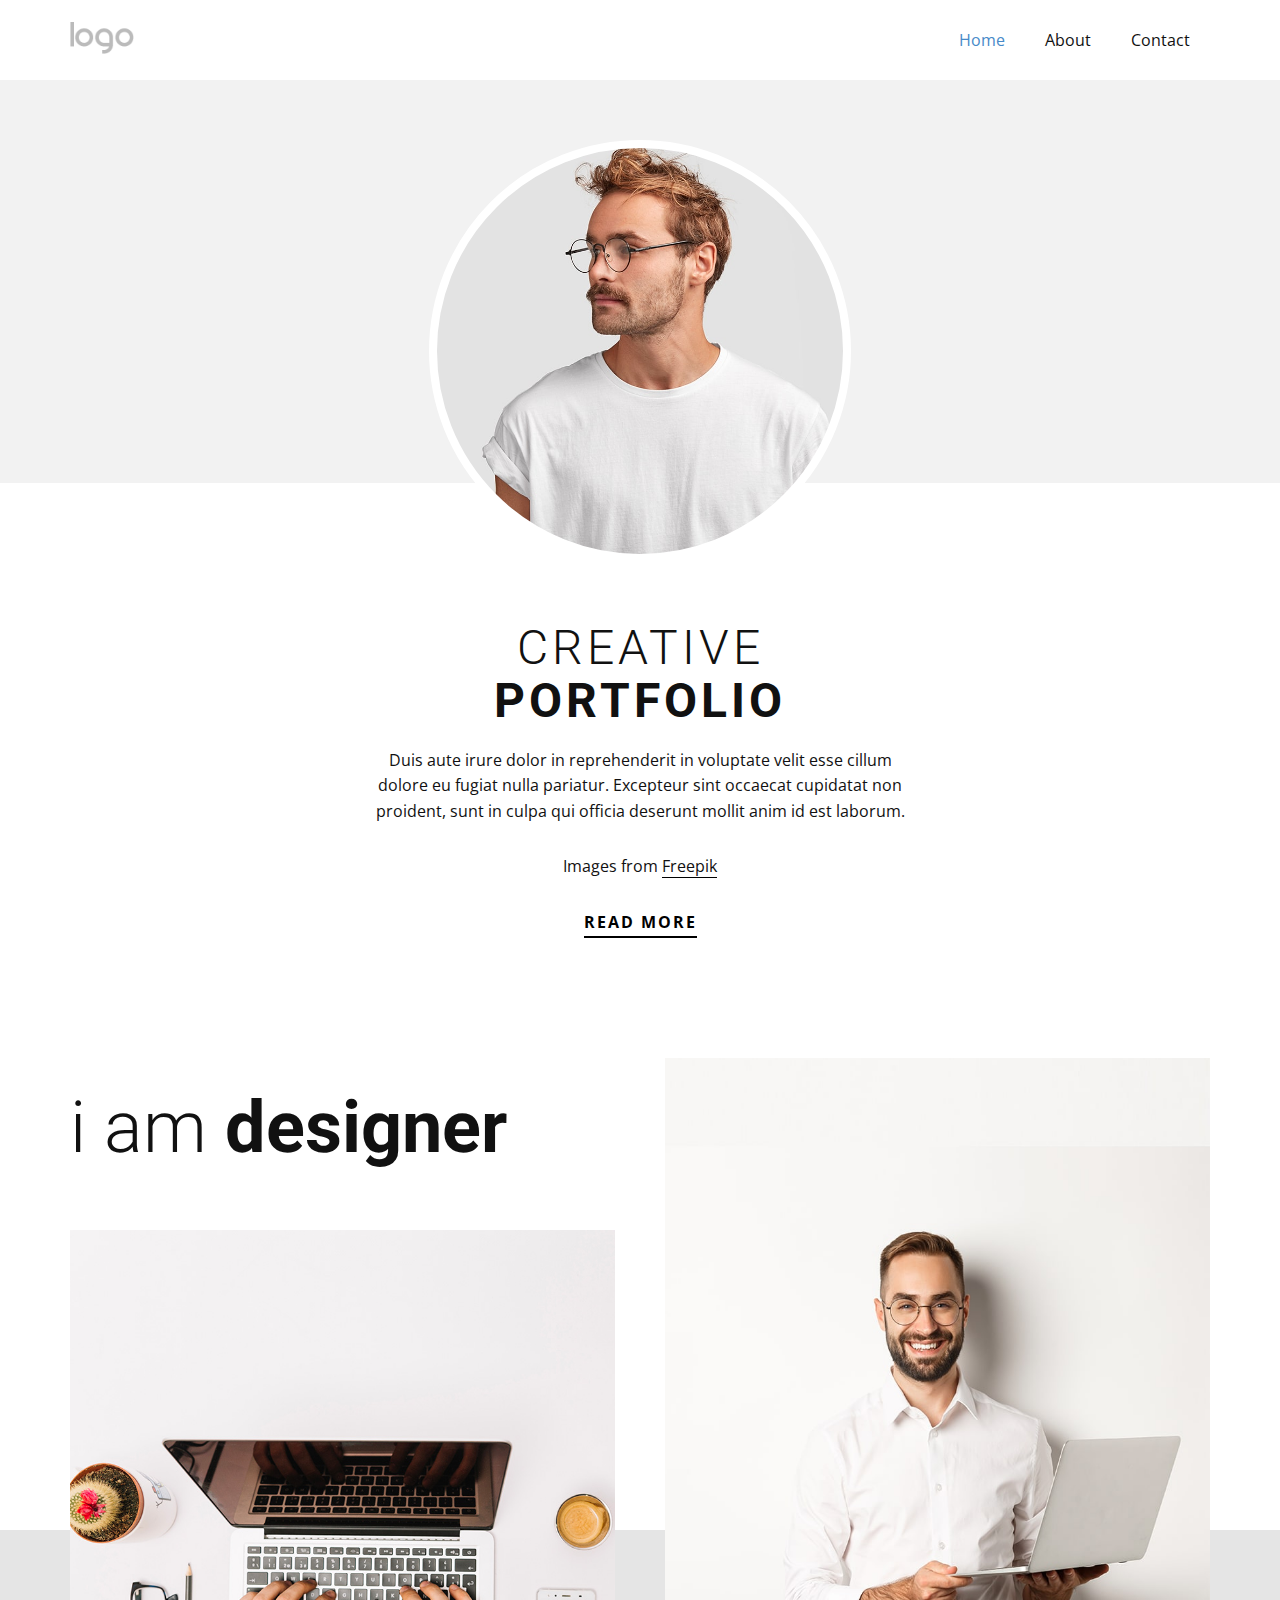
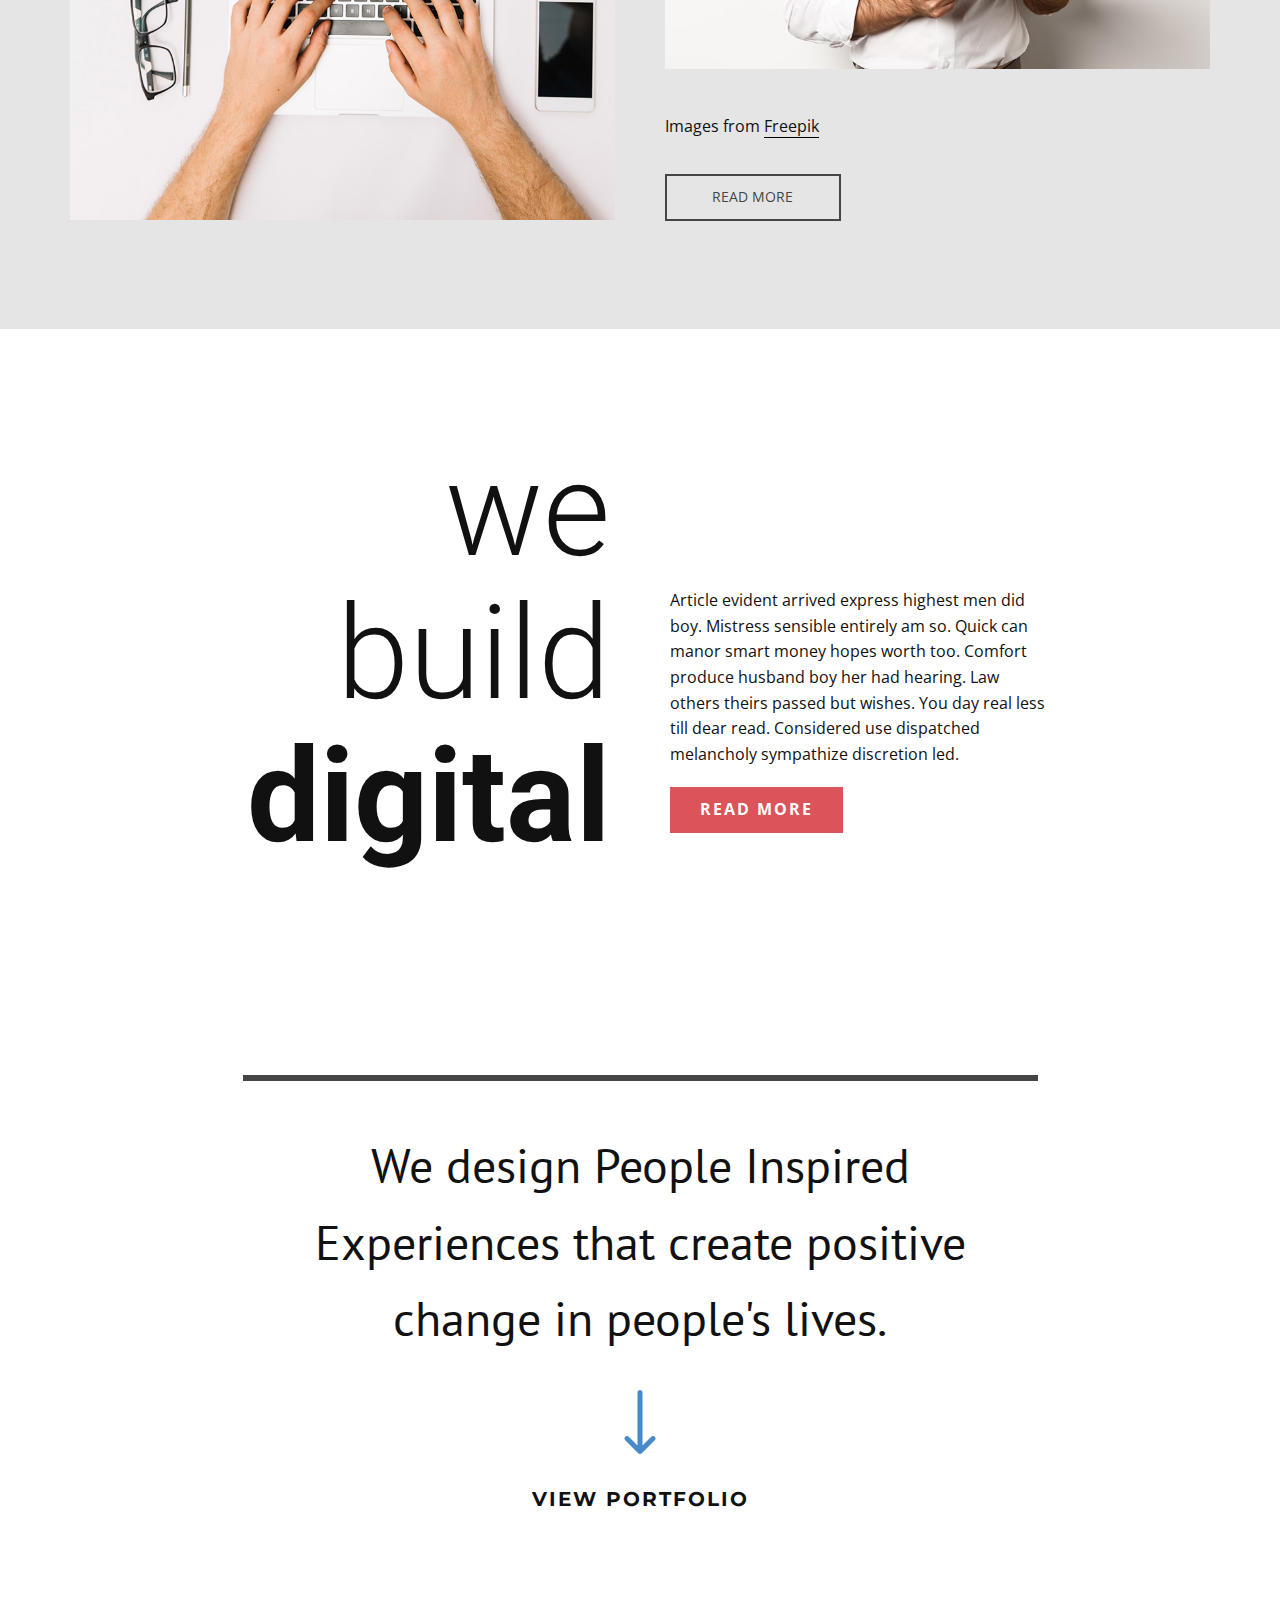
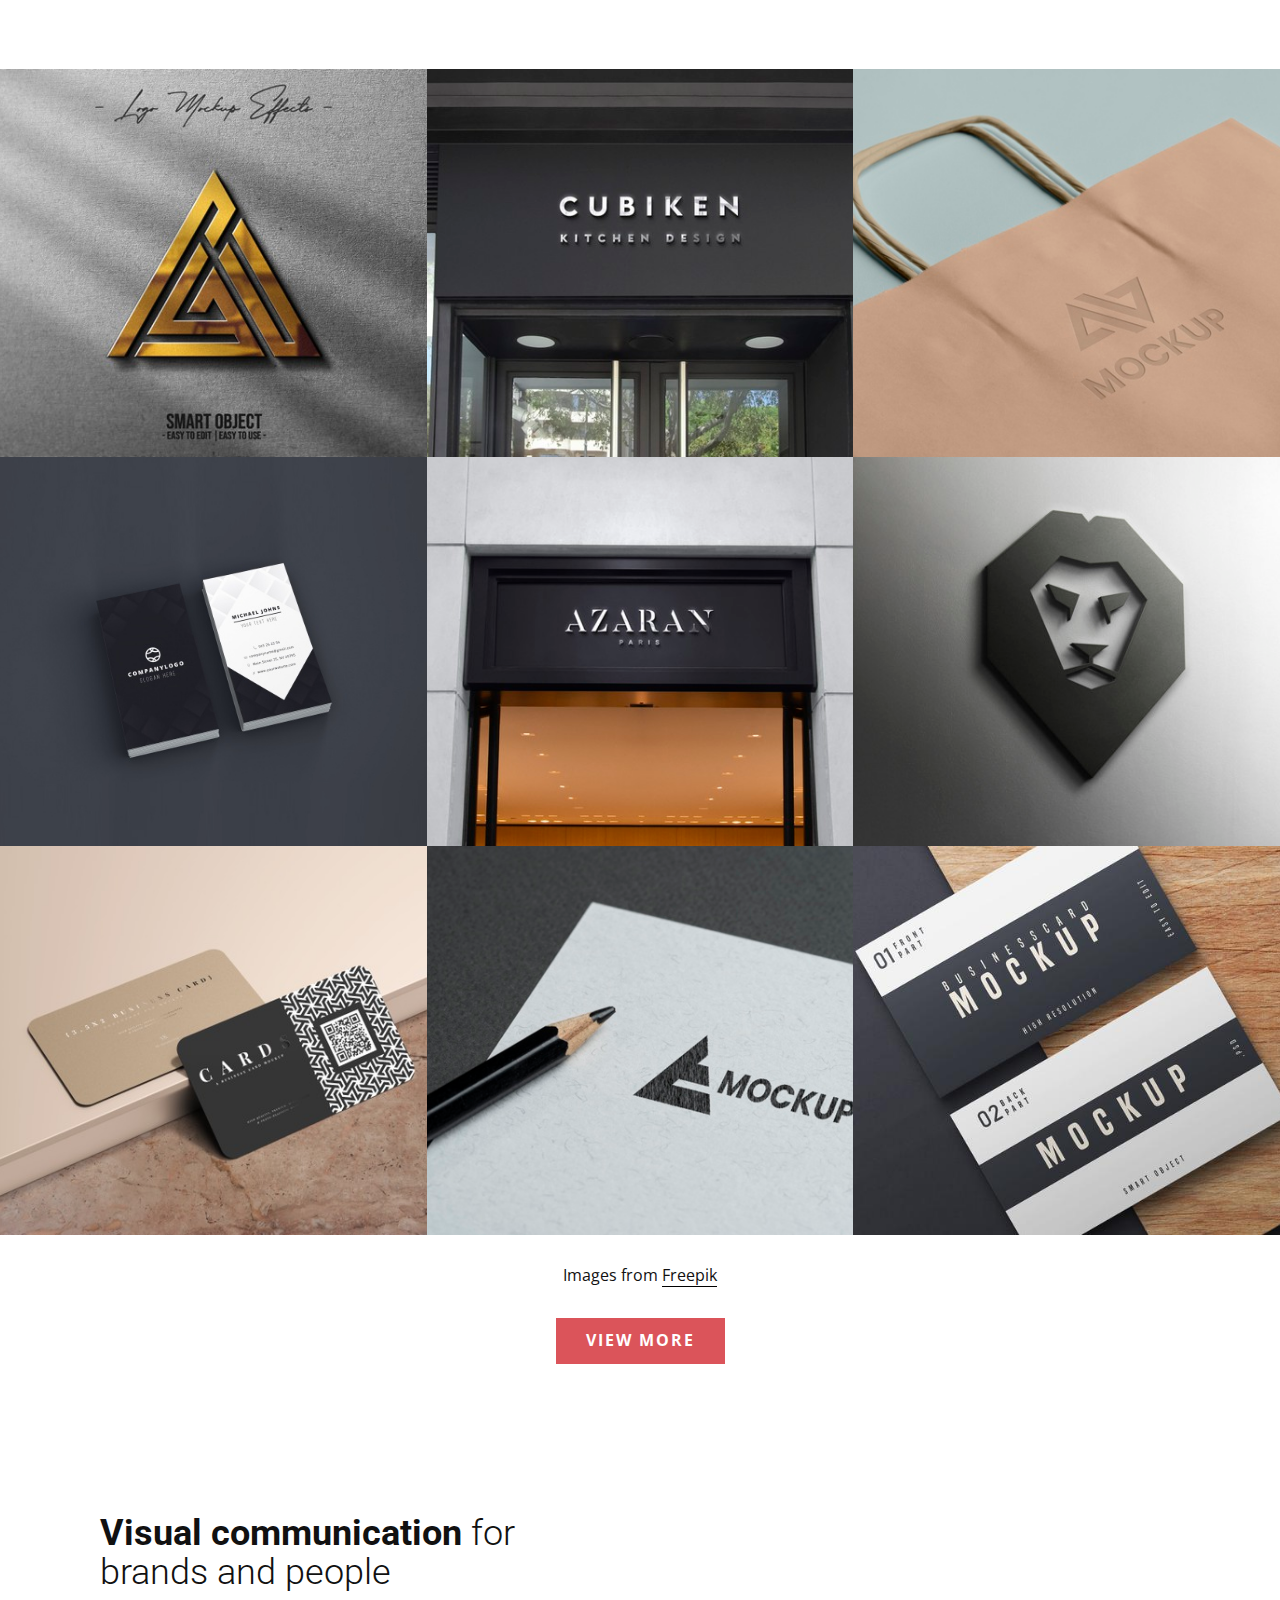
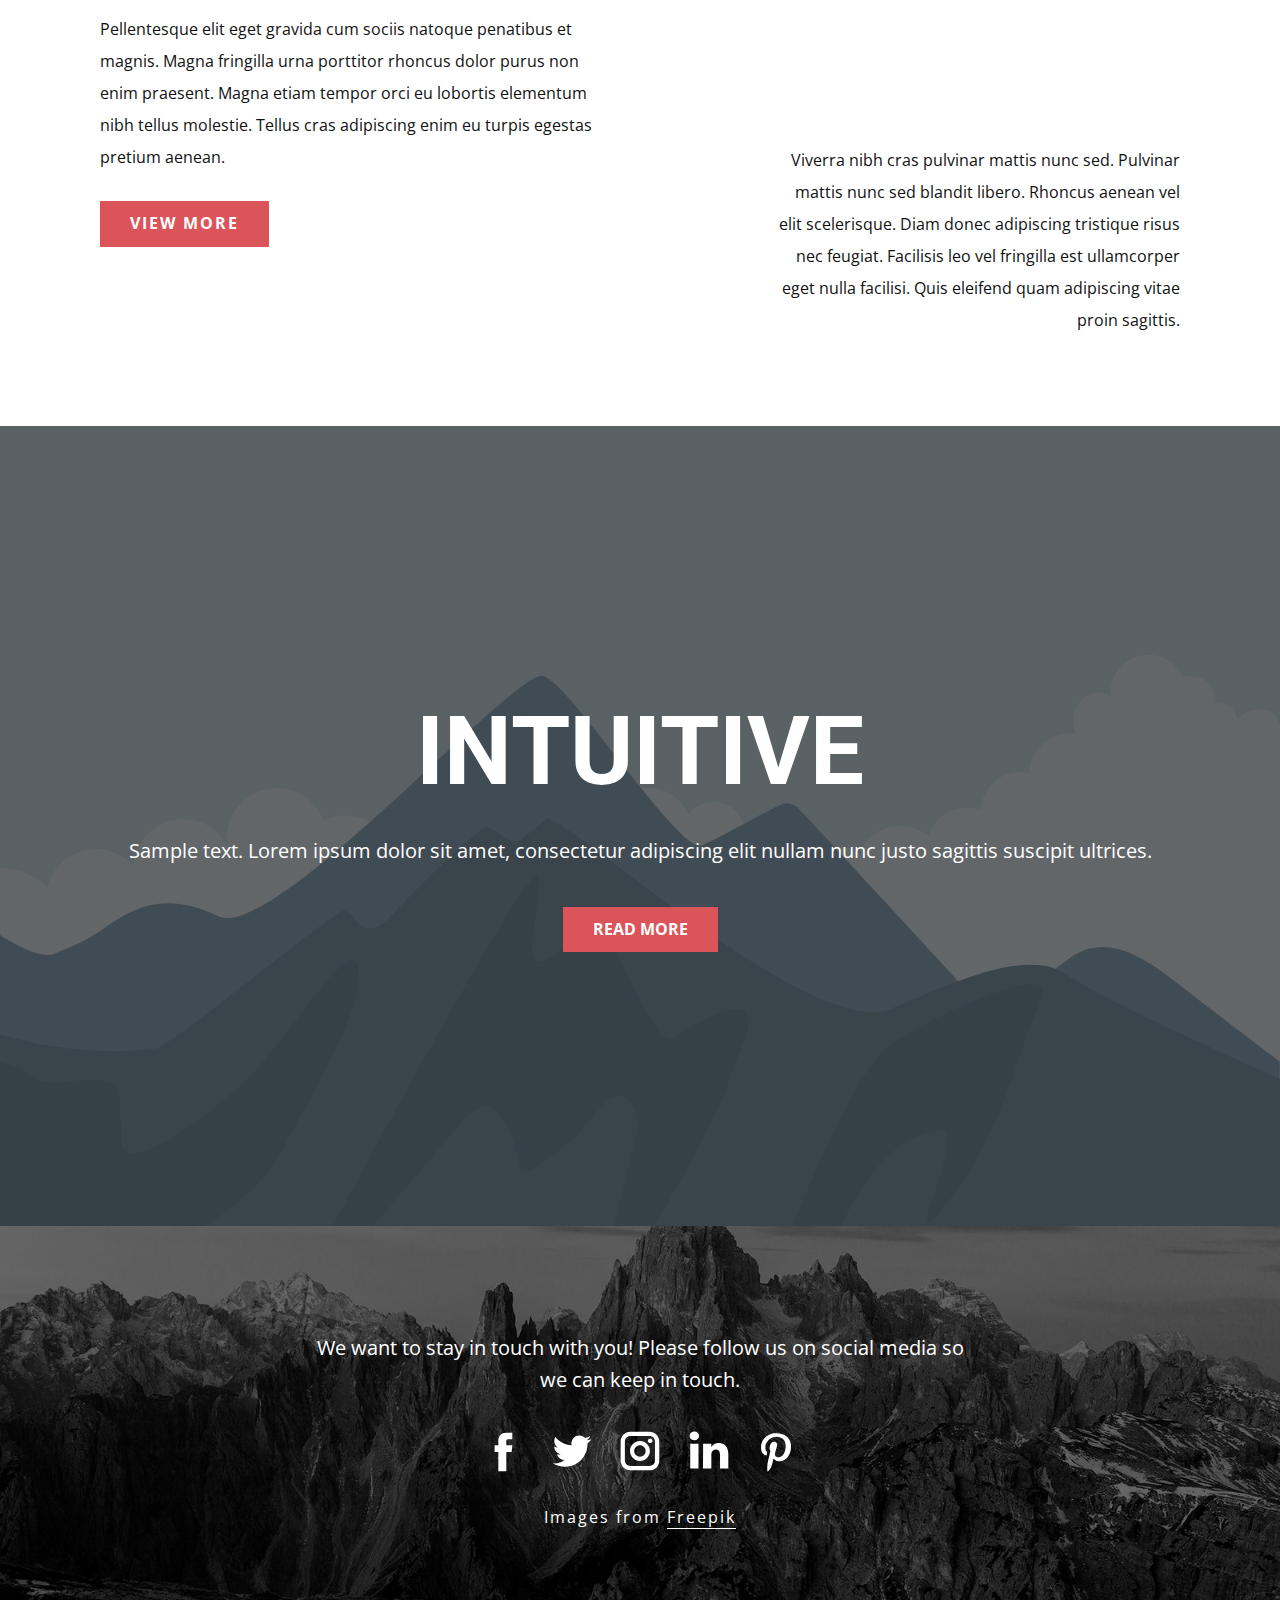
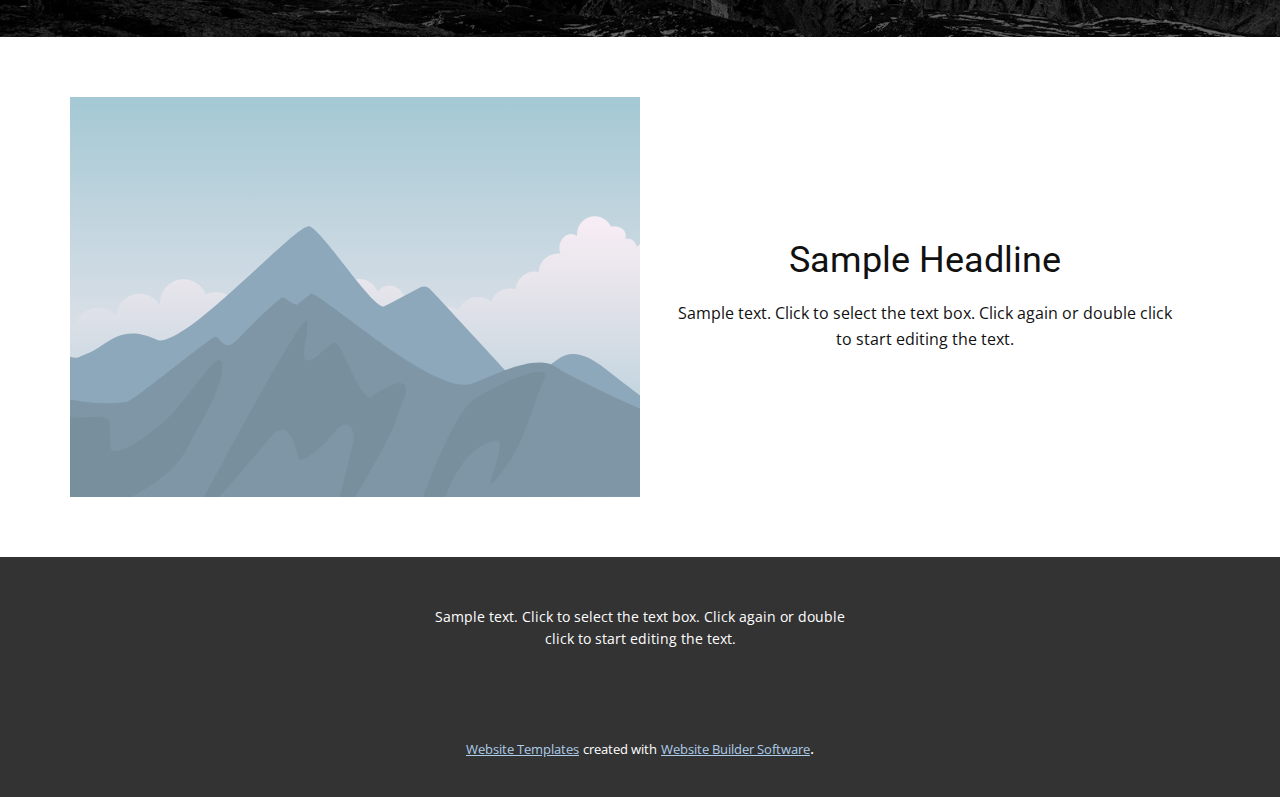
==== index.html @ 741d00dd "first commit" ====
<!DOCTYPE html>
<html style="font-size: 16px;">
  <head>
    <meta name="viewport" content="width=device-width, initial-scale=1.0">
    <meta charset="utf-8">
    <meta name="keywords" content="Creative Portfolio, i am designer, webuilddigital, We design People Inspired Experiences that create positive change in people's lives., Visual communication for brands and people, INTUITIVE">
    <meta name="description" content="">
    <meta name="page_type" content="np-template-header-footer-from-plugin">
    <title>Home</title>
    <link rel="stylesheet" href="nicepage.css" media="screen">
<link rel="stylesheet" href="Home.css" media="screen">
    <script class="u-script" type="text/javascript" src="jquery.js" defer=""></script>
    <script class="u-script" type="text/javascript" src="nicepage.js" defer=""></script>
    <meta name="generator" content="Nicepage 3.20.4, nicepage.com">
    <link id="u-theme-google-font" rel="stylesheet" href="https://fonts.googleapis.com/css?family=Roboto:100,100i,300,300i,400,400i,500,500i,700,700i,900,900i|Open+Sans:300,300i,400,400i,600,600i,700,700i,800,800i">
    <link id="u-page-google-font" rel="stylesheet" href="https://fonts.googleapis.com/css?family=PT+Sans:400,400i,700,700i|Montserrat:100,100i,200,200i,300,300i,400,400i,500,500i,600,600i,700,700i,800,800i,900,900i">
    
    
    
    
    
    
    
    
    
    
    <script type="application/ld+json">{
		"@context": "http://schema.org",
		"@type": "Organization",
		"name": "",
		"logo": "images/default-logo.png"
}</script>
    <meta name="theme-color" content="#478ac9">
    <meta property="og:title" content="Home">
    <meta property="og:type" content="website">
  </head>
  <body data-home-page="Home.html" data-home-page-title="Home" class="u-body"><header class="u-clearfix u-header u-header" id="sec-d514"><div class="u-clearfix u-sheet u-valign-middle u-sheet-1">
        <a href="https://nicepage.com" class="u-image u-logo u-image-1">
          <img src="images/default-logo.png" class="u-logo-image u-logo-image-1">
        </a>
        <nav class="u-menu u-menu-dropdown u-offcanvas u-menu-1">
          <div class="menu-collapse" style="font-size: 1rem; letter-spacing: 0px;">
            <a class="u-button-style u-custom-left-right-menu-spacing u-custom-padding-bottom u-custom-top-bottom-menu-spacing u-nav-link u-text-active-palette-1-base u-text-hover-palette-2-base" href="#">
              <svg><use xmlns:xlink="http://www.w3.org/1999/xlink" xlink:href="#menu-hamburger"></use></svg>
              <svg version="1.1" xmlns="http://www.w3.org/2000/svg" xmlns:xlink="http://www.w3.org/1999/xlink"><defs><symbol id="menu-hamburger" viewBox="0 0 16 16" style="width: 16px; height: 16px;"><rect y="1" width="16" height="2"></rect><rect y="7" width="16" height="2"></rect><rect y="13" width="16" height="2"></rect>
</symbol>
</defs></svg>
            </a>
          </div>
          <div class="u-nav-container">
            <ul class="u-nav u-unstyled u-nav-1"><li class="u-nav-item"><a class="u-button-style u-nav-link u-text-active-palette-1-base u-text-hover-palette-2-base" href="Home.html" style="padding: 10px 20px;">Home</a>
</li><li class="u-nav-item"><a class="u-button-style u-nav-link u-text-active-palette-1-base u-text-hover-palette-2-base" href="About.html" style="padding: 10px 20px;">About</a>
</li><li class="u-nav-item"><a class="u-button-style u-nav-link u-text-active-palette-1-base u-text-hover-palette-2-base" href="Contact.html" style="padding: 10px 20px;">Contact</a>
</li></ul>
          </div>
          <div class="u-nav-container-collapse">
            <div class="u-black u-container-style u-inner-container-layout u-opacity u-opacity-95 u-sidenav">
              <div class="u-sidenav-overflow">
                <div class="u-menu-close"></div>
                <ul class="u-align-center u-nav u-popupmenu-items u-unstyled u-nav-2"><li class="u-nav-item"><a class="u-button-style u-nav-link" href="Home.html">Home</a>
</li><li class="u-nav-item"><a class="u-button-style u-nav-link" href="About.html">About</a>
</li><li class="u-nav-item"><a class="u-button-style u-nav-link" href="Contact.html">Contact</a>
</li></ul>
              </div>
            </div>
            <div class="u-black u-menu-overlay u-opacity u-opacity-70"></div>
          </div>
        </nav>
      </div></header>
    <section class="u-align-center u-clearfix u-section-1" id="carousel_e24e">
      <div class="u-expanded-width u-grey-5 u-shape u-shape-rectangle u-shape-1"></div>
      <div alt="" class="u-border-8 u-border-white u-image u-image-circle u-image-1"></div>
      <h2 class="u-text u-text-1">Creative <b>Portfolio</b>
      </h2>
      <p class="u-text u-text-2">Duis aute irure dolor in reprehenderit in voluptate velit esse cillum dolore eu fugiat nulla pariatur. Excepteur sint occaecat cupidatat non proident, sunt in culpa qui officia deserunt mollit anim id est laborum.</p>
      <p class="u-text u-text-3">Images from <a href="https://www.freepik.com/psd/logo" class="u-border-1 u-border-black u-btn u-button-link u-button-style u-none u-text-body-color u-btn-1" target="_blank">Freepik</a>
      </p>
      <a href="https://nicepage.com/website-templates" class="u-active-none u-border-2 u-border-black u-btn u-btn-rectangle u-button-style u-hover-none u-none u-btn-2">read more</a>
    </section>
    <section class="u-clearfix u-grey-10 u-valign-top-lg u-valign-top-xl u-section-2" id="carousel_ad88">
      <div class="u-expanded-width u-shape u-shape-rectangle u-white u-shape-1"></div>
      <div class="u-clearfix u-gutter-50 u-layout-wrap u-layout-wrap-1">
        <div class="u-layout">
          <div class="u-layout-row">
            <div class="u-container-style u-layout-cell u-left-cell u-size-30 u-layout-cell-1">
              <div class="u-container-layout u-valign-top u-container-layout-1">
                <h2 class="u-align-left u-text u-text-1">i am <span style="font-weight: 700;">designer</span>
                </h2>
                <img src="images/a9dcc2d3-077b-4cbf-35f1-05a7ca2b6438.jpg" alt="" class="u-expanded-width u-image u-image-default u-image-1" data-image-width="1000" data-image-height="919">
              </div>
            </div>
            <div class="u-container-style u-layout-cell u-right-cell u-size-30 u-layout-cell-2">
              <div class="u-container-layout u-container-layout-2">
                <img class="u-expanded-width u-image u-image-2" src="images/ret-min.jpg">
                <p class="u-align-left u-text u-text-2">Images from <a href="https://www.freepik.com/psd/logo" class="u-border-1 u-border-black u-btn u-button-link u-button-style u-none u-text-body-color u-btn-1" target="_blank">Freepik</a>
                </p>
                <a href="https://nicepage.com/k/membership-website-templates" class="u-border-2 u-border-grey-dark-1 u-btn u-button-style u-none u-btn-2">read more</a>
              </div>
            </div>
          </div>
        </div>
      </div>
    </section>
    <section class="u-clearfix u-white u-section-3" id="carousel_67ab">
      <div class="u-clearfix u-sheet u-valign-middle-lg u-valign-middle-md u-valign-middle-xl u-sheet-1">
        <div class="u-clearfix u-expanded-width u-layout-wrap u-layout-wrap-1">
          <div class="u-layout">
            <div class="u-layout-row">
              <div class="u-align-right u-container-style u-layout-cell u-size-30 u-layout-cell-1">
                <div class="u-container-layout u-container-layout-1">
                  <h1 class="u-text u-text-1">we<br>build<br>
                    <span style="font-weight: 700;">digital</span>
                  </h1>
                </div>
              </div>
              <div class="u-container-style u-layout-cell u-size-30 u-layout-cell-2">
                <div class="u-container-layout u-valign-middle u-container-layout-2">
                  <p class="u-text u-text-2">Article evident arrived express highest men did boy. Mistress sensible entirely am so. Quick can manor smart money hopes worth too. Comfort produce husband boy her had hearing. Law others theirs passed but wishes. You day real less till dear read. Considered use dispatched melancholy sympathize discretion led.</p>
                  <a href="https://nicepage.com/k/interactive-website-templates" class="u-btn u-button-style u-palette-2-base u-btn-1">read more</a>
                </div>
              </div>
            </div>
          </div>
        </div>
      </div>
    </section>
    <section class="u-clearfix u-section-4" id="carousel_b84d">
      <div class="u-clearfix u-sheet u-valign-middle u-sheet-1">
        <div class="u-border-6 u-border-grey-dark-1 u-line u-line-horizontal u-line-1"></div>
        <h2 class="u-align-center u-custom-font u-font-pt-sans u-text u-text-1">We design People Inspired Experiences that create positive change in people's lives.</h2><span class="u-icon u-icon-circle u-text-palette-1-base u-icon-1"><svg class="u-svg-link" preserveAspectRatio="xMidYMin slice" viewBox="0 0 512 512" style=""><use xmlns:xlink="http://www.w3.org/1999/xlink" xlink:href="#svg-1135"></use></svg><svg xmlns="http://www.w3.org/2000/svg" xmlns:xlink="http://www.w3.org/1999/xlink" version="1.1" xml:space="preserve" class="u-svg-content" viewBox="0 0 512 512" x="0px" y="0px" id="svg-1135" style="enable-background:new 0 0 512 512;"><g><g><path d="M374.108,373.328c-7.829-7.792-20.492-7.762-28.284,0.067L276,443.557V20c0-11.046-8.954-20-20-20    c-11.046,0-20,8.954-20,20v423.558l-69.824-70.164c-7.792-7.829-20.455-7.859-28.284-0.067c-7.83,7.793-7.859,20.456-0.068,28.285    l104,104.504c0.006,0.007,0.013,0.012,0.019,0.018c7.792,7.809,20.496,7.834,28.314,0.001c0.006-0.007,0.013-0.012,0.019-0.018    l104-104.504C381.966,393.785,381.939,381.121,374.108,373.328z"></path>
</g>
</g></svg></span>
        <h5 class="u-align-center u-custom-font u-font-montserrat u-text u-text-2">view portfolio</h5>
      </div>
    </section>
    <section class="u-align-center u-clearfix u-valign-middle u-white u-section-5" id="carousel_5808">
      <div class="u-expanded-width u-gallery u-layout-grid u-lightbox u-show-text-on-hover u-gallery-1">
        <div class="u-gallery-inner u-gallery-inner-1">
          <div class="u-effect-fade u-gallery-item">
            <div class="u-back-slide">
              <img class="u-back-image u-expanded" src="images/mockup-with-gold-logo_136295-386.jpg" alt="3d logo mockup">
            </div>
            <div class="u-over-slide u-shading u-valign-middle u-over-slide-1">
              <h3 class="u-gallery-heading" style="text-transform: uppercase;">3d logo mockup</h3>
              <p class="u-gallery-text"></p>
            </div>
          </div>
          <div class="u-effect-fade u-gallery-item">
            <div class="u-back-slide">
              <img class="u-back-image u-expanded" src="images/logo-mockup-black-facade-sign_145275-281.jpg" alt="modern facade">
            </div>
            <div class="u-over-slide u-shading u-valign-middle u-over-slide-2">
              <h3 class="u-gallery-heading" style="text-transform: uppercase;">modern facade</h3>
              <p class="u-gallery-text"></p>
            </div>
          </div>
          <div class="u-effect-fade u-gallery-item">
            <div class="u-back-slide">
              <img class="u-back-image u-expanded" src="images/abstract-mock-up-logo-shopping-bag_23-2148834294.jpg" alt="shopping bag">
            </div>
            <div class="u-over-slide u-shading u-valign-middle u-over-slide-3">
              <h3 class="u-gallery-heading" style="text-transform: uppercase;">shopping bag</h3>
              <p class="u-gallery-text"></p>
            </div>
          </div>
          <div class="u-effect-fade u-gallery-item">
            <div class="u-back-slide">
              <img class="u-back-image u-expanded" src="images/rr.jpg" alt="minimalistic design">
            </div>
            <div class="u-over-slide u-shading u-valign-middle u-over-slide-4">
              <h3 class="u-gallery-heading" style="text-transform: uppercase;">minimalistic design</h3>
              <p class="u-gallery-text"></p>
            </div>
          </div>
          <div class="u-effect-fade u-gallery-item">
            <div class="u-back-slide">
              <img class="u-back-image u-expanded" src="images/logo-mockup-luxury-black-facade-sign_145275-288.jpg" alt="luxury black facade">
            </div>
            <div class="u-over-slide u-shading u-valign-middle u-over-slide-5">
              <h3 class="u-gallery-heading" style="text-transform: uppercase;">luxury black facade</h3>
              <p class="u-gallery-text"></p>
            </div>
          </div>
          <div class="u-effect-fade u-gallery-item">
            <div class="u-back-slide">
              <img class="u-back-image u-expanded" src="images/3d-lion-logo-mockup_145275-144.jpg" alt="mockup with logo">
            </div>
            <div class="u-over-slide u-shading u-valign-middle u-over-slide-6">
              <h3 class="u-gallery-heading" style="text-transform: uppercase;">mockup with logo</h3>
              <p class="u-gallery-text"></p>
            </div>
          </div>
          <div class="u-effect-fade u-gallery-item">
            <div class="u-back-slide">
              <img class="u-back-image u-expanded" src="images/rounded-corner-business-cards-mockup_358694-108.jpg" alt="business card">
            </div>
            <div class="u-over-slide u-shading u-valign-middle u-over-slide-7">
              <h3 class="u-gallery-heading" style="text-transform: uppercase;">business card</h3>
              <p class="u-gallery-text"></p>
            </div>
          </div>
          <div class="u-effect-fade u-gallery-item">
            <div class="u-back-slide">
              <img class="u-back-image u-expanded" src="images/mock-up-logo-design-business-white-paper_23-2148834253.jpg" alt="identity design">
            </div>
            <div class="u-over-slide u-shading u-valign-middle u-over-slide-8">
              <h3 class="u-gallery-heading" style="text-transform: uppercase;">identity design</h3>
              <p class="u-gallery-text"></p>
            </div>
          </div>
          <div class="u-effect-fade u-gallery-item">
            <div class="u-back-slide">
              <img class="u-back-image u-expanded" src="images/black-white-business-card-mockup-design_47987-2181.jpg" alt="modern design">
            </div>
            <div class="u-over-slide u-shading u-valign-middle u-over-slide-9">
              <h3 class="u-gallery-heading" style="text-transform: uppercase;">modern design</h3>
              <p class="u-gallery-text"></p>
            </div>
          </div>
        </div>
      </div>
      <p class="u-text u-text-1">Images from <a href="https://www.freepik.com/psd/logo" class="u-border-1 u-border-black u-btn u-button-link u-button-style u-none u-text-body-color u-btn-1" target="_blank">Freepik</a>
      </p>
      <a href="https://nicepage.com/k/exam-html-templates" class="u-align-center u-btn u-button-style u-palette-2-base u-btn-2">view more</a>
    </section>
    <section class="u-clearfix u-section-6" id="carousel_6d42">
      <div class="u-clearfix u-sheet u-sheet-1">
        <div class="u-clearfix u-expanded-width u-layout-wrap u-layout-wrap-1">
          <div class="u-layout">
            <div class="u-layout-row">
              <div class="u-align-left u-container-style u-layout-cell u-size-30 u-layout-cell-1">
                <div class="u-container-layout u-container-layout-1">
                  <h2 class="u-text u-text-1">
                    <span style="font-weight: 700;">Visual communication</span> for brands and people
                  </h2>
                  <p class="u-text u-text-2">Pellentesque elit eget gravida cum sociis natoque penatibus et magnis. Magna fringilla urna porttitor rhoncus dolor purus non enim praesent. Magna etiam tempor orci eu lobortis elementum nibh tellus molestie. Tellus cras adipiscing enim eu turpis egestas pretium aenean.</p>
                  <a href="https://nicepage.com/k/children-website-templates" class="u-align-center u-btn u-button-style u-palette-2-base u-btn-1">view more</a>
                </div>
              </div>
              <div class="u-align-right u-container-style u-layout-cell u-size-30 u-layout-cell-2">
                <div class="u-container-layout u-valign-bottom-lg u-valign-bottom-md u-valign-bottom-xl u-valign-middle-sm u-valign-middle-xs u-container-layout-2">
                  <p class="u-text u-text-3">Viverra nibh cras pulvinar mattis nunc sed. Pulvinar mattis nunc sed blandit libero. Rhoncus aenean vel elit scelerisque. Diam donec adipiscing tristique risus nec feugiat. Facilisis leo vel fringilla est ullamcorper eget nulla facilisi. Quis eleifend quam adipiscing vitae proin sagittis.</p>
                </div>
              </div>
            </div>
          </div>
        </div>
      </div>
    </section>
    <section class="u-align-center u-clearfix u-image u-shading u-section-7" src="" data-image-width="256" data-image-height="256" id="sec-fd87">
      <div class="u-clearfix u-sheet u-valign-middle u-sheet-1">
        <h1 class="u-text u-text-default u-title u-text-1">INTUITIVE</h1>
        <p class="u-large-text u-text u-text-default u-text-variant u-text-2">Sample text. Lorem ipsum dolor sit amet, consectetur adipiscing elit nullam nunc justo sagittis suscipit ultrices.</p>
        <a href="#" class="u-btn u-button-style u-palette-2-base u-btn-1">Read More</a>
      </div>
    </section>
    <section class="u-align-center u-clearfix u-image u-shading u-section-8" data-image-width="1980" data-image-height="806" id="carousel_9cee">
      <div class="u-clearfix u-sheet u-valign-middle u-sheet-1">
        <p class="u-large-text u-text u-text-variant u-text-1">We want to stay in touch with&nbsp;you!&nbsp;Please follow us&nbsp;on&nbsp;social media&nbsp;so we can keep in touch.</p>
        <div class="u-social-icons u-spacing-20 u-social-icons-1">
          <a class="u-social-url" target="_blank" href=""><span class="u-icon u-icon-circle u-social-facebook u-social-icon u-icon-1"><svg class="u-svg-link" preserveAspectRatio="xMidYMin slice" viewBox="0 0 112 112" style=""><use xmlns:xlink="http://www.w3.org/1999/xlink" xlink:href="#svg-2cb5"></use></svg><svg xmlns="http://www.w3.org/2000/svg" xmlns:xlink="http://www.w3.org/1999/xlink" version="1.1" xml:space="preserve" class="u-svg-content" viewBox="0 0 112 112" x="0px" y="0px" id="svg-2cb5"><path d="M75.5,28.8H65.4c-1.5,0-4,0.9-4,4.3v9.4h13.9l-1.5,15.8H61.4v45.1H42.8V58.3h-8.8V42.4h8.8V32.2 c0-7.4,3.4-18.8,18.8-18.8h13.8v15.4H75.5z"></path></svg>
          
          
        </span>
          </a>
          <a class="u-social-url" target="_blank" href=""><span class="u-icon u-icon-circle u-social-icon u-social-twitter u-icon-2"><svg class="u-svg-link" preserveAspectRatio="xMidYMin slice" viewBox="0 0 112 112" style=""><use xmlns:xlink="http://www.w3.org/1999/xlink" xlink:href="#svg-6bbf"></use></svg><svg xmlns="http://www.w3.org/2000/svg" xmlns:xlink="http://www.w3.org/1999/xlink" version="1.1" xml:space="preserve" class="u-svg-content" viewBox="0 0 112 112" x="0px" y="0px" id="svg-6bbf"><path d="M92.2,38.2c0,0.8,0,1.6,0,2.3c0,24.3-18.6,52.4-52.6,52.4c-10.6,0.1-20.2-2.9-28.5-8.2 c1.4,0.2,2.9,0.2,4.4,0.2c8.7,0,16.7-2.9,23-7.9c-8.1-0.2-14.9-5.5-17.3-12.8c1.1,0.2,2.4,0.2,3.4,0.2c1.6,0,3.3-0.2,4.8-0.7 c-8.4-1.6-14.9-9.2-14.9-18c0-0.2,0-0.2,0-0.2c2.5,1.4,5.4,2.2,8.4,2.3c-5-3.3-8.3-8.9-8.3-15.4c0-3.4,1-6.5,2.5-9.2 c9.1,11.1,22.7,18.5,38,19.2c-0.2-1.4-0.4-2.8-0.4-4.3c0.1-10,8.3-18.2,18.5-18.2c5.4,0,10.1,2.2,13.5,5.7c4.3-0.8,8.1-2.3,11.7-4.5 c-1.4,4.3-4.3,7.9-8.1,10.1c3.7-0.4,7.3-1.4,10.6-2.9C98.9,32.3,95.7,35.5,92.2,38.2z"></path></svg>
          
          
        </span>
          </a>
          <a class="u-social-url" target="_blank" href=""><span class="u-icon u-icon-circle u-social-icon u-social-instagram u-icon-3"><svg class="u-svg-link" preserveAspectRatio="xMidYMin slice" viewBox="0 0 112 112" style=""><use xmlns:xlink="http://www.w3.org/1999/xlink" xlink:href="#svg-a970"></use></svg><svg xmlns="http://www.w3.org/2000/svg" xmlns:xlink="http://www.w3.org/1999/xlink" version="1.1" xml:space="preserve" class="u-svg-content" viewBox="0 0 112 112" x="0px" y="0px" id="svg-a970"><path d="M55.9,32.9c-12.8,0-23.2,10.4-23.2,23.2s10.4,23.2,23.2,23.2s23.2-10.4,23.2-23.2S68.7,32.9,55.9,32.9z M55.9,69.4c-7.4,0-13.3-6-13.3-13.3c-0.1-7.4,6-13.3,13.3-13.3s13.3,6,13.3,13.3C69.3,63.5,63.3,69.4,55.9,69.4z"></path><path d="M79.7,26.8c-3,0-5.4,2.5-5.4,5.4s2.5,5.4,5.4,5.4c3,0,5.4-2.5,5.4-5.4S82.7,26.8,79.7,26.8z"></path><path d="M78.2,11H33.5C21,11,10.8,21.3,10.8,33.7v44.7c0,12.6,10.2,22.8,22.7,22.8h44.7c12.6,0,22.7-10.2,22.7-22.7 V33.7C100.8,21.1,90.6,11,78.2,11z M91,78.4c0,7.1-5.8,12.8-12.8,12.8H33.5c-7.1,0-12.8-5.8-12.8-12.8V33.7 c0-7.1,5.8-12.8,12.8-12.8h44.7c7.1,0,12.8,5.8,12.8,12.8V78.4z"></path></svg>
          
          
        </span>
          </a>
          <a class="u-social-url" target="_blank" href="#"><span class="u-icon u-icon-circle u-social-icon u-social-linkedin u-icon-4"><svg class="u-svg-link" preserveAspectRatio="xMidYMin slice" viewBox="0 0 112 112" style=""><use xmlns:xlink="http://www.w3.org/1999/xlink" xlink:href="#svg-f2b5"></use></svg><svg xmlns="http://www.w3.org/2000/svg" xmlns:xlink="http://www.w3.org/1999/xlink" version="1.1" xml:space="preserve" class="u-svg-content" viewBox="0 0 112 112" x="0px" y="0px" id="svg-f2b5"><path d="M33.8,96.8H14.5v-58h19.3V96.8z M24.1,30.9L24.1,30.9c-6.6,0-10.8-4.5-10.8-10.1c0-5.8,4.3-10.1,10.9-10.1 S34.9,15,35.1,20.8C35.1,26.4,30.8,30.9,24.1,30.9z M103.3,96.8H84.1v-31c0-7.8-2.7-13.1-9.8-13.1c-5.3,0-8.5,3.6-9.9,7.1 c-0.6,1.3-0.6,3-0.6,4.8V97H44.5c0,0,0.3-52.6,0-58h19.3v8.2c2.6-3.9,7.2-9.6,17.4-9.6c12.7,0,22.2,8.4,22.2,26.1V96.8z"></path></svg>
          
          
        </span>
          </a>
          <a class="u-social-url" target="_blank" href="#"><span class="u-icon u-icon-circle u-social-icon u-social-pinterest u-icon-5"><svg class="u-svg-link" preserveAspectRatio="xMidYMin slice" viewBox="0 0 112 112" style=""><use xmlns:xlink="http://www.w3.org/1999/xlink" xlink:href="#svg-0427"></use></svg><svg xmlns="http://www.w3.org/2000/svg" xmlns:xlink="http://www.w3.org/1999/xlink" version="1.1" xml:space="preserve" class="u-svg-content" viewBox="0 0 112 112" x="0px" y="0px" id="svg-0427"><path d="M61.9,79.8c-5.5-0.3-7.8-3.1-12-5.8c-2.3,12.4-5.4,24.3-13.8,30.5c-2.6-18.7,3.8-32.8,6.9-47.7 c-5.1-8.7,0.7-26.2,11.5-21.9c13.5,5.4-11.6,32.3,5.1,35.7c17.6,3.5,24.7-30.5,13.8-41.4c-15.7-16.1-45.7-0.5-42,22.3 c0.9,5.6,6.7,7.2,2.3,15c-10.1-2.2-13-10.2-12.7-20.7c0.6-17.3,15.5-29.3,30.5-31.1c19-2.2,36.8,6.9,39.2,24.7 C93.4,59.5,82.3,81.3,61.9,79.8z"></path></svg>
          
          
        </span>
          </a>
        </div>
        <p class="u-text u-text-2">Images from <a href="https://www.freepik.comhttps://www.freepik.com/photos/background" class="u-border-1 u-border-white u-btn u-button-link u-button-style u-none u-text-body-alt-color u-btn-1" target="_blank">Freepik</a>
        </p>
      </div>
    </section>
    <section class="u-clearfix u-section-9" id="sec-7b93">
      <div class="u-clearfix u-sheet u-sheet-1">
        <div class="u-clearfix u-expanded-width u-layout-wrap u-layout-wrap-1">
          <div class="u-layout">
            <div class="u-layout-row">
              <div class="u-container-style u-image u-layout-cell u-size-30 u-image-1" data-image-width="400" data-image-height="265">
                <div class="u-container-layout u-container-layout-1"></div>
              </div>
              <div class="u-align-center u-container-style u-layout-cell u-size-30 u-layout-cell-2">
                <div class="u-container-layout u-valign-middle u-container-layout-2">
                  <h2 class="u-text u-text-default u-text-1">Sample Headline</h2>
                  <p class="u-text u-text-default u-text-2">Sample text. Click to select the text box. Click again or double click to start editing the text.</p>
                </div>
              </div>
            </div>
          </div>
        </div>
      </div>
    </section>
    
    
    <footer class="u-align-center u-clearfix u-footer u-grey-80 u-footer" id="sec-6295"><div class="u-clearfix u-sheet u-sheet-1">
        <p class="u-small-text u-text u-text-variant u-text-1">Sample text. Click to select the text box. Click again or double click to start editing the text.</p>
      </div></footer>
    <section class="u-backlink u-clearfix u-grey-80">
      <a class="u-link" href="https://nicepage.com/website-templates" target="_blank">
        <span>Website Templates</span>
      </a>
      <p class="u-text">
        <span>created with</span>
      </p>
      <a class="u-link" href="https://nicepage.com/" target="_blank">
        <span>Website Builder Software</span>
      </a>. 
    </section>
  </body>
</html>
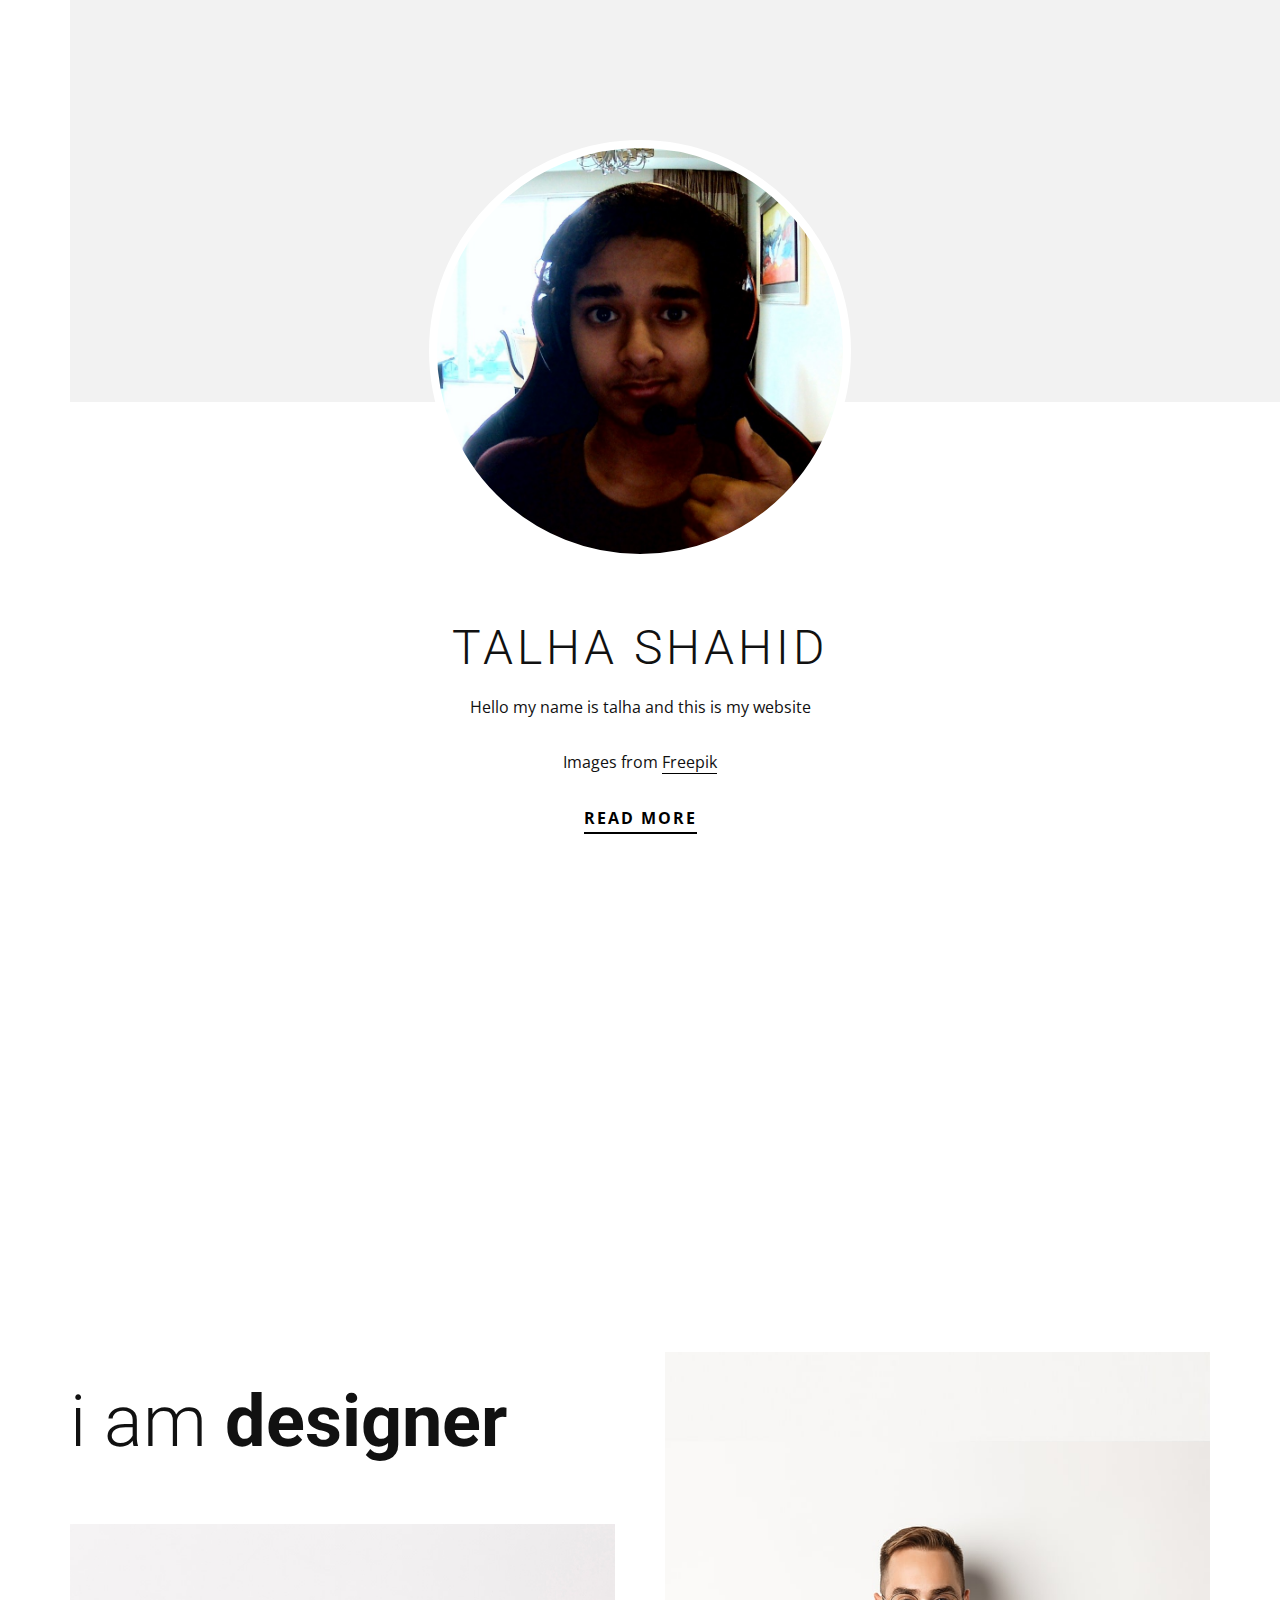
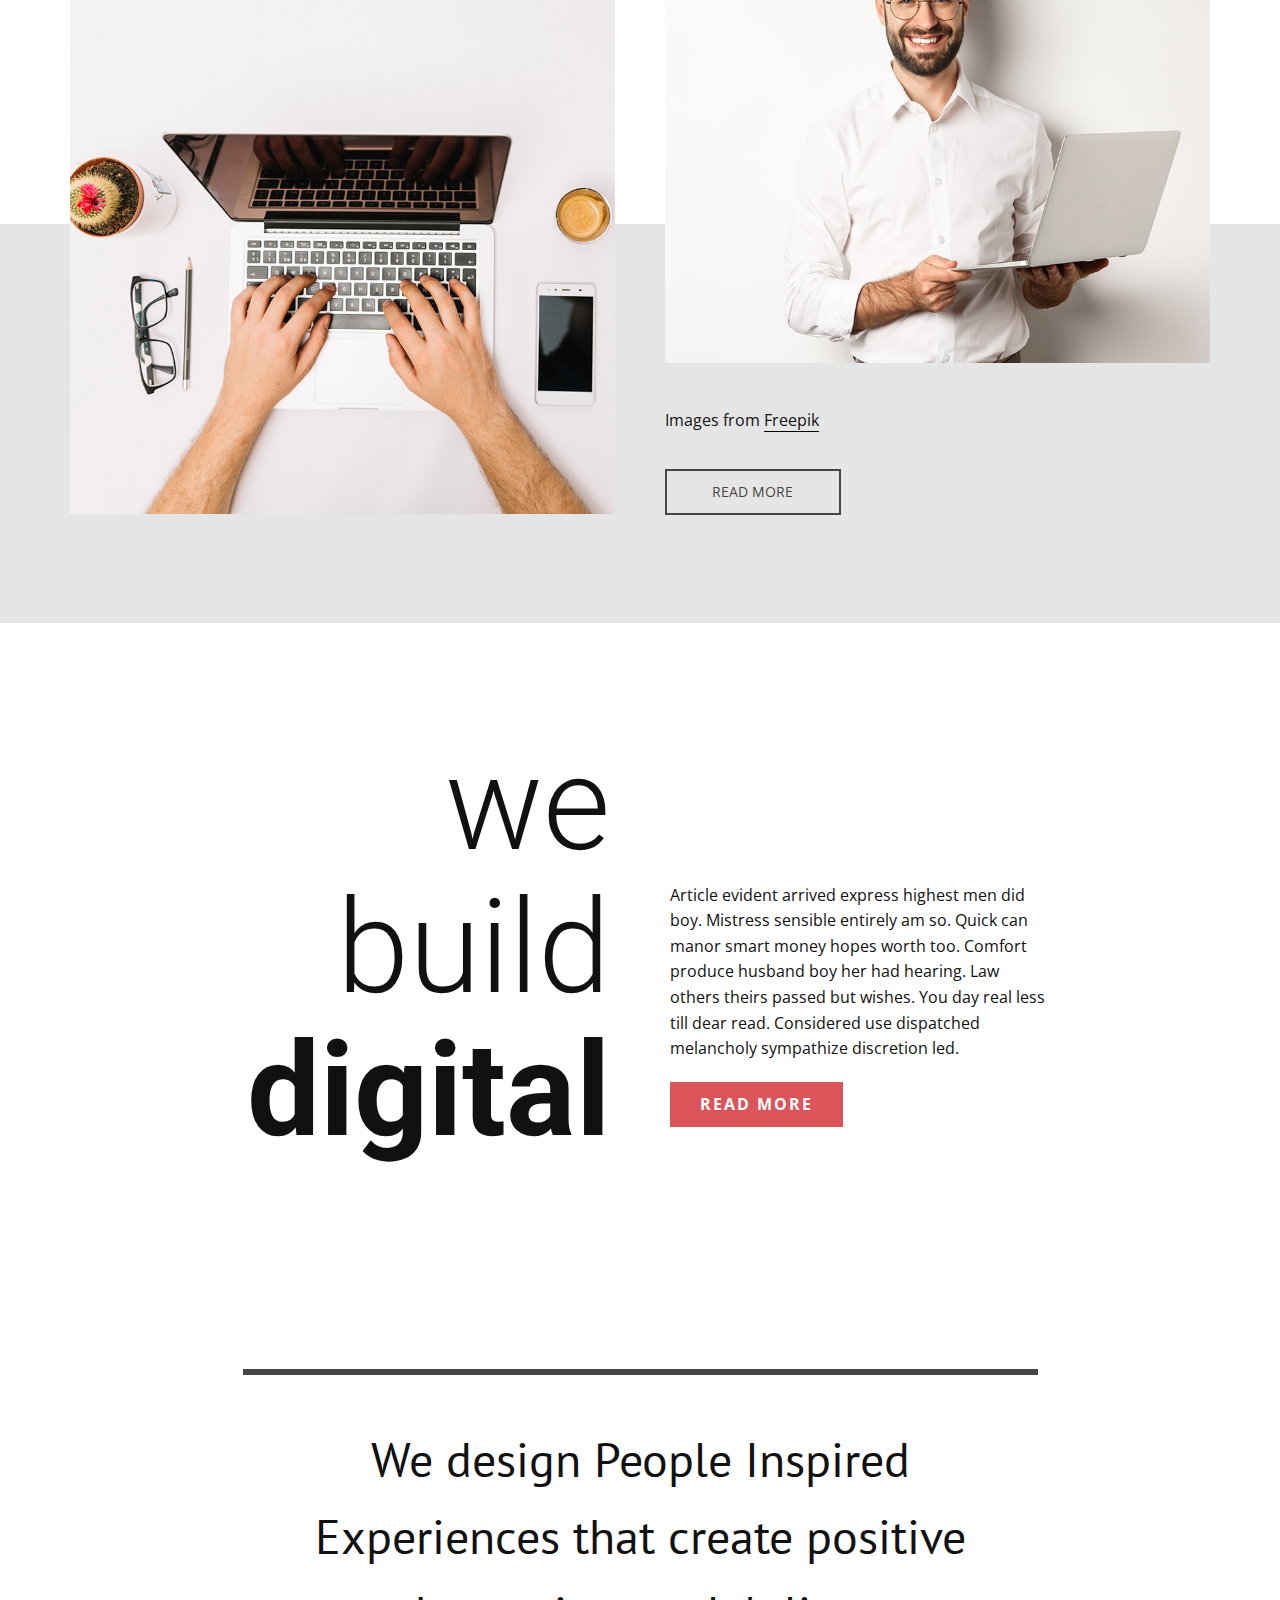
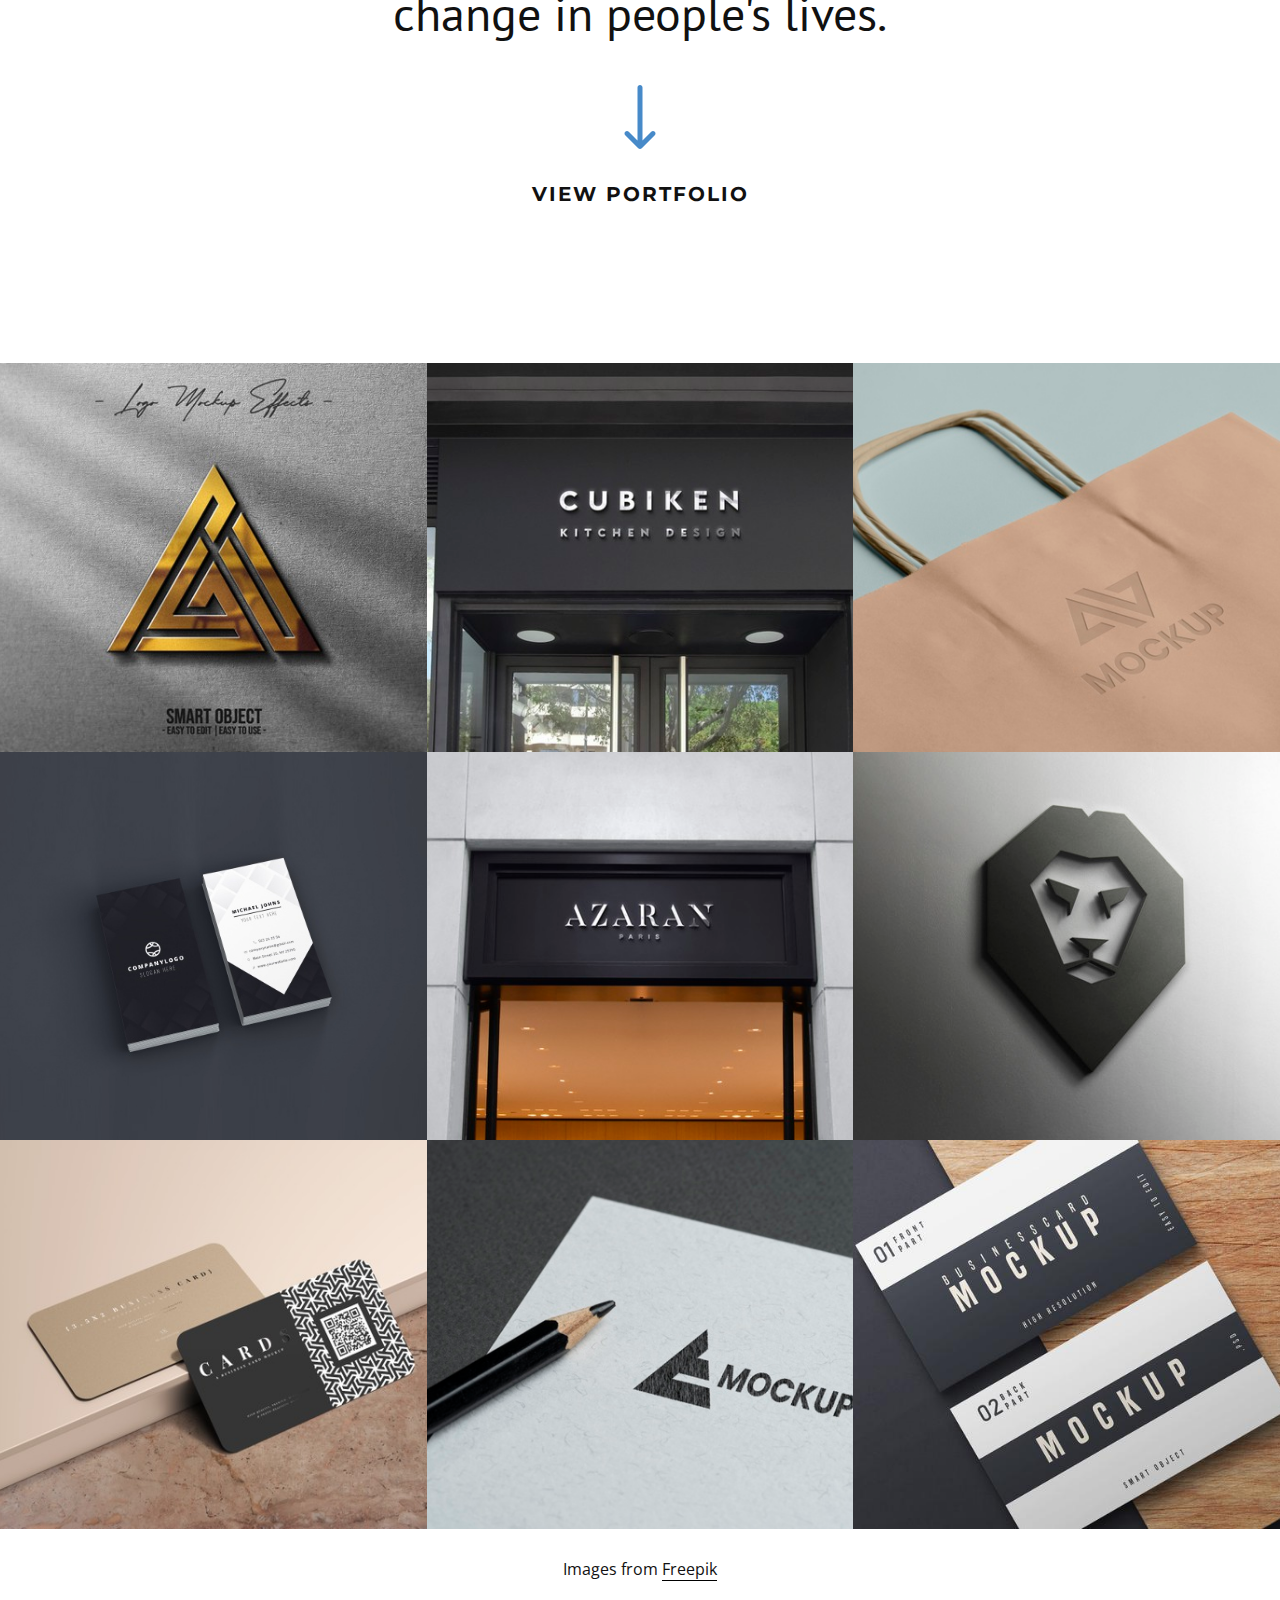
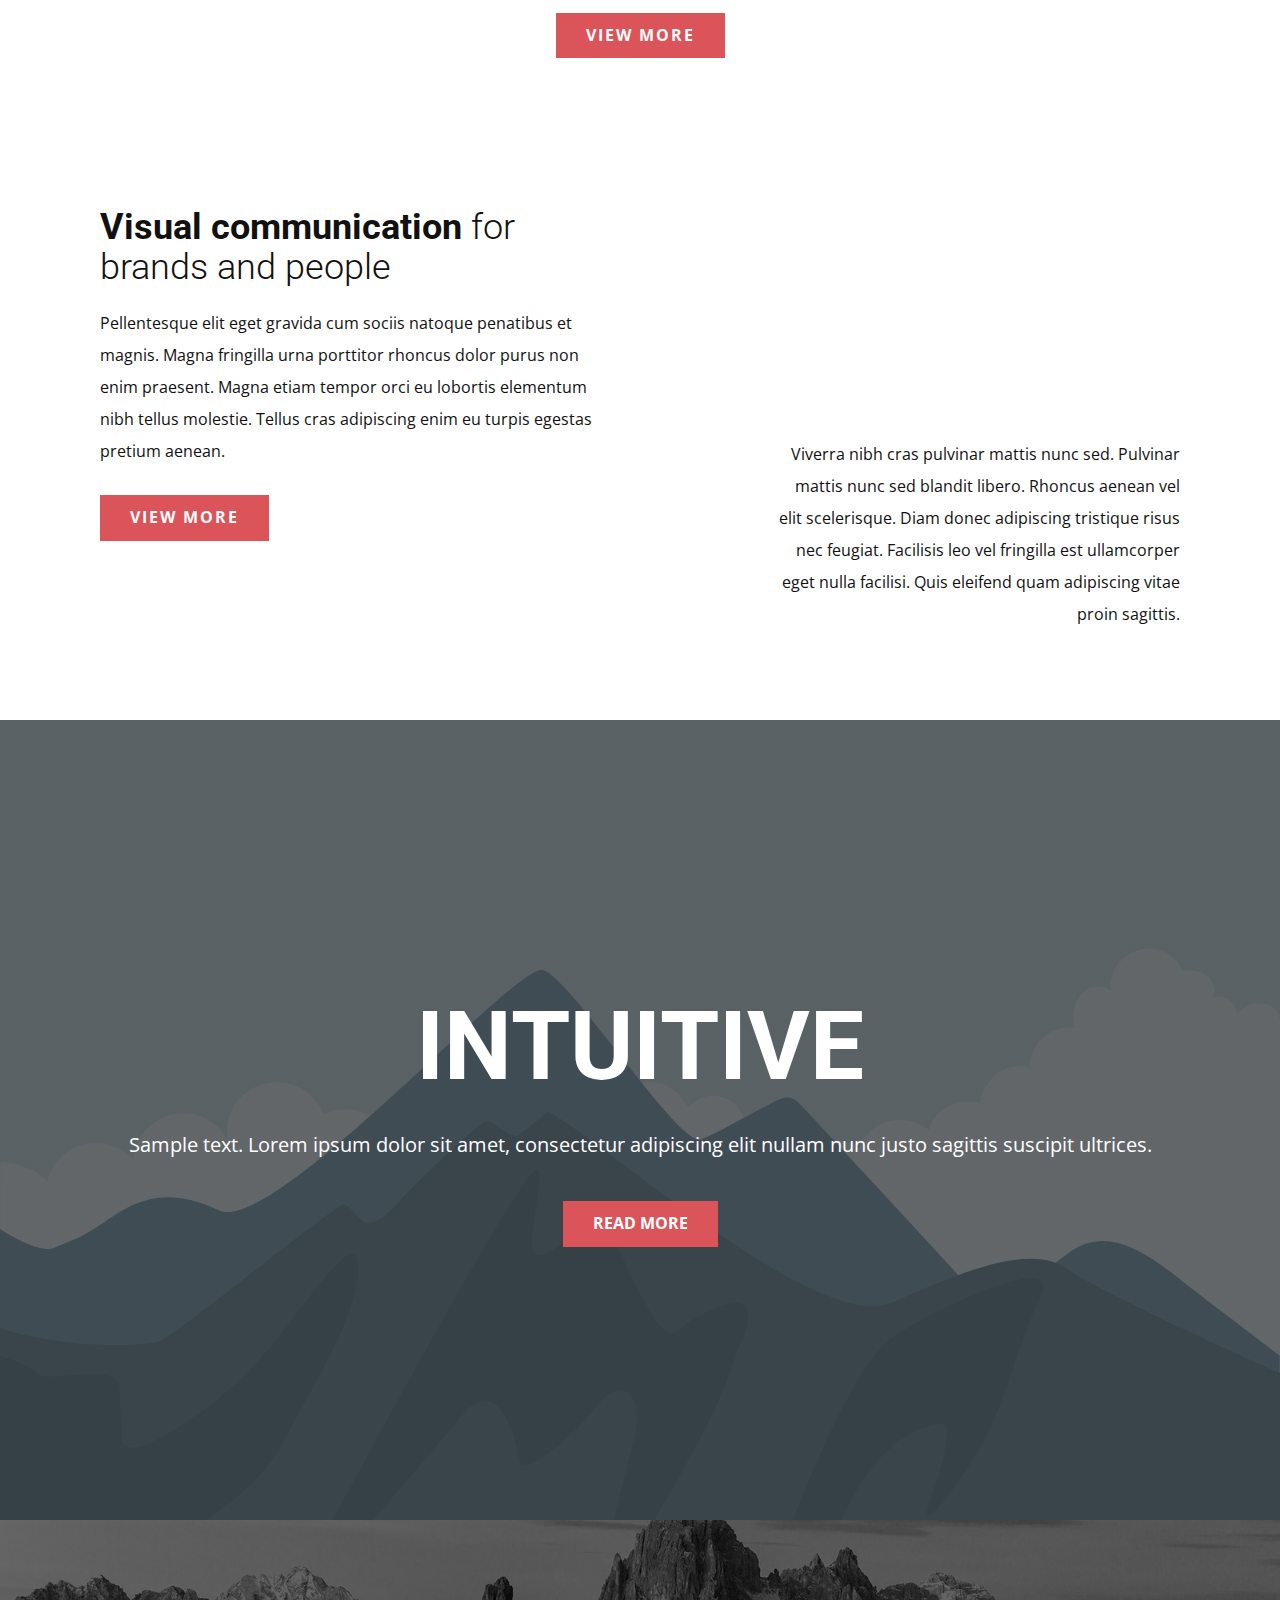
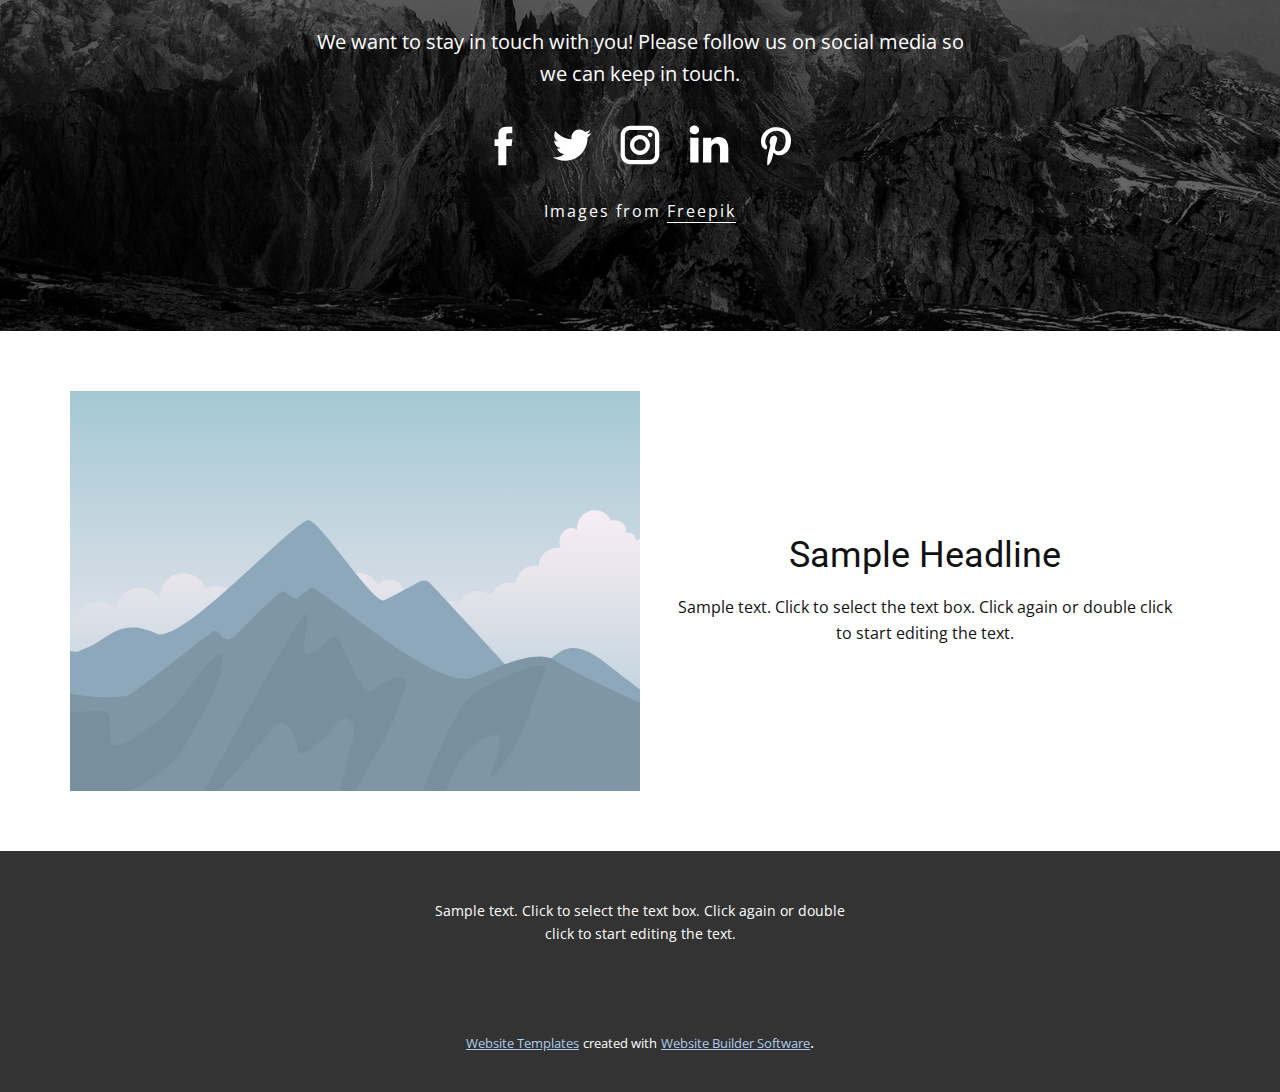
==== commit 854006c6: "first commit" ====
--- a/index.html
+++ b/index.html
@@ -68,14 +68,15 @@
         </nav>
       </div></header>
     <section class="u-align-center u-clearfix u-section-1" id="carousel_e24e">
-      <div class="u-expanded-width u-grey-5 u-shape u-shape-rectangle u-shape-1"></div>
-      <div alt="" class="u-border-8 u-border-white u-image u-image-circle u-image-1"></div>
-      <h2 class="u-text u-text-1">Creative <b>Portfolio</b>
-      </h2>
-      <p class="u-text u-text-2">Duis aute irure dolor in reprehenderit in voluptate velit esse cillum dolore eu fugiat nulla pariatur. Excepteur sint occaecat cupidatat non proident, sunt in culpa qui officia deserunt mollit anim id est laborum.</p>
-      <p class="u-text u-text-3">Images from <a href="https://www.freepik.com/psd/logo" class="u-border-1 u-border-black u-btn u-button-link u-button-style u-none u-text-body-color u-btn-1" target="_blank">Freepik</a>
-      </p>
-      <a href="https://nicepage.com/website-templates" class="u-active-none u-border-2 u-border-black u-btn u-btn-rectangle u-button-style u-hover-none u-none u-btn-2">read more</a>
+      <div class="u-clearfix u-sheet u-sheet-1">
+        <div class="u-grey-5 u-shape u-shape-rectangle u-shape-1"></div>
+        <div alt="" class="u-border-8 u-border-white u-image u-image-circle u-image-1" data-image-width="1600" data-image-height="900"></div>
+        <h2 class="u-text u-text-1">Talha Shahid</h2>
+        <p class="u-text u-text-2">Hello my name is talha and this is my website</p>
+        <p class="u-text u-text-3">Images from <a href="https://www.freepik.com/psd/logo" class="u-border-1 u-border-black u-btn u-button-link u-button-style u-none u-text-body-color u-btn-1" target="_blank">Freepik</a>
+        </p>
+        <a href="https://nicepage.com/website-templates" class="u-active-none u-border-2 u-border-black u-btn u-btn-rectangle u-button-style u-hover-none u-none u-btn-2">read more</a>
+      </div>
     </section>
     <section class="u-clearfix u-grey-10 u-valign-top-lg u-valign-top-xl u-section-2" id="carousel_ad88">
       <div class="u-expanded-width u-shape u-shape-rectangle u-white u-shape-1"></div>
@@ -299,7 +300,7 @@
               <div class="u-align-center u-container-style u-layout-cell u-size-30 u-layout-cell-2">
                 <div class="u-container-layout u-valign-middle u-container-layout-2">
                   <h2 class="u-text u-text-default u-text-1">Sample Headline</h2>
-                  <p class="u-text u-text-default u-text-2">Sample text. Click to select the text box. Click again or double click to start editing the text.</p>
+                  <p class="u-text u-text-2">Sample text. Click to select the text box. Click again or double click to start editing the text.</p>
                 </div>
               </div>
             </div>
--- a/Home.css
+++ b/Home.css
@@ -1,20 +1,20 @@
-.u-section-1 {
-  min-height: 806px;
+.u-section-1 .u-sheet-1 {
+  min-height: 1212px;
 }
 
 .u-section-1 .u-shape-1 {
   height: 403px;
-  margin-top: 0;
-  margin-bottom: 0;
   background-image: none;
+  width: 1300px;
+  margin: -81px -145px 0 auto;
 }
 
 .u-section-1 .u-image-1 {
   width: 422px;
   height: 422px;
-  background-image: url("images/ewrrr-min.jpg");
+  background-image: url("images/WIN_20210717_16_59_31_Pro.jpg");
   background-position: 50% 50%;
-  margin: -343px auto 0;
+  margin: -262px auto 0;
 }
 
 .u-section-1 .u-text-1 {
@@ -51,7 +51,24 @@
   padding: 0;
 }
 
+@media (max-width: 1199px) {
+  .u-section-1 .u-shape-1 {
+    width: 940px;
+    margin-right: 0;
+  }
+}
+
+@media (max-width: 991px) {
+  .u-section-1 .u-shape-1 {
+    width: 720px;
+  }
+}
+
 @media (max-width: 767px) {
+  .u-section-1 .u-shape-1 {
+    width: 540px;
+  }
+
   .u-section-1 .u-text-1 {
     width: 540px;
   }
@@ -59,15 +76,20 @@
   .u-section-1 .u-text-2 {
     width: 540px;
   }
+
+  .u-section-1 .u-btn-2 {
+    margin-bottom: 0;
+  }
 }
 
 @media (max-width: 575px) {
-  .u-section-1 {
-    min-height: 724px;
+  .u-section-1 .u-sheet-1 {
+    min-height: 1130px;
   }
 
   .u-section-1 .u-shape-1 {
     height: 298px;
+    width: 340px;
   }
 
   .u-section-1 .u-image-1 {
@@ -900,12 +922,12 @@
 .u-section-9 .u-layout-wrap-1 {
   margin-top: 60px;
   margin-bottom: 60px;
-  position: relative;
 }
 
 .u-section-9 .u-image-1 {
   min-height: 400px;
   background-image: url("[data-uri]");
+  background-position: 50% 50%;
 }
 
 .u-section-9 .u-container-layout-1 {
@@ -933,6 +955,10 @@
     min-height: 430px;
   }
 
+  .u-section-9 .u-layout-wrap-1 {
+    position: relative;
+  }
+
   .u-section-9 .u-image-1 {
     min-height: 330px;
   }
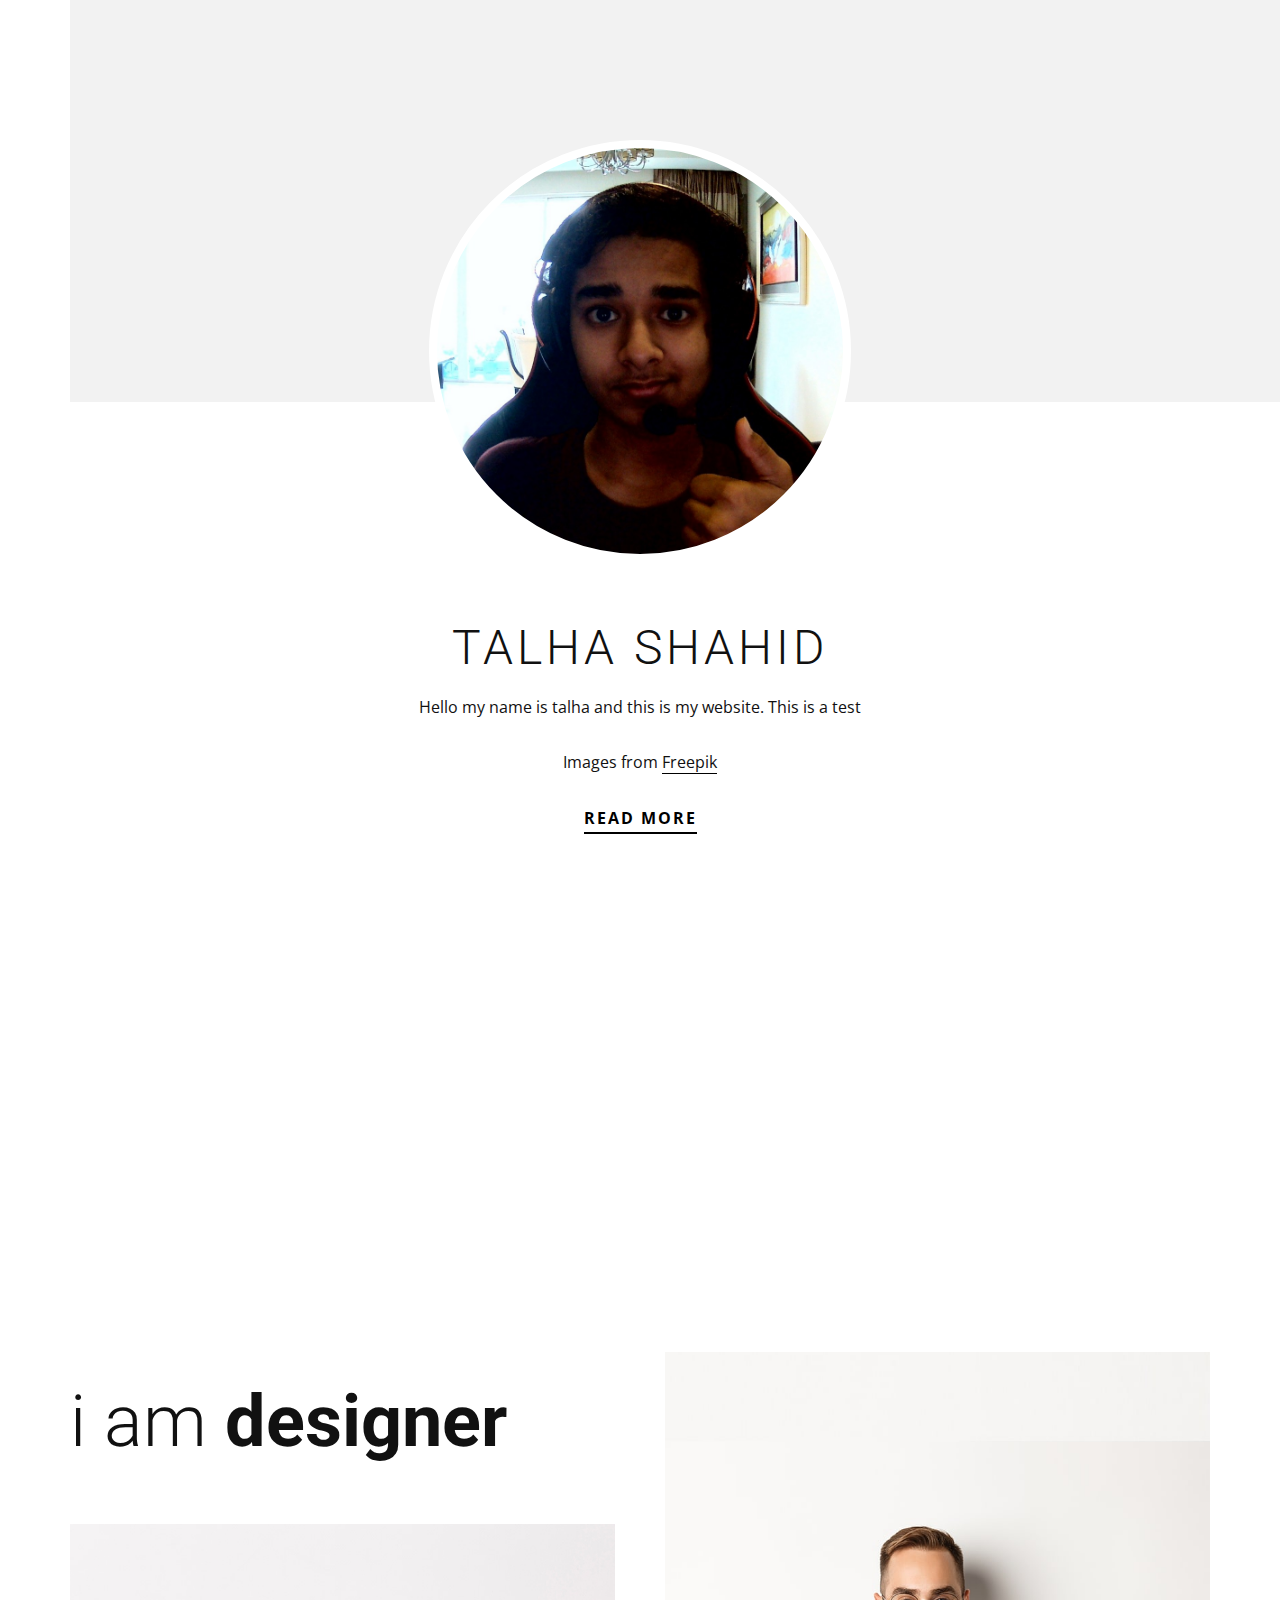
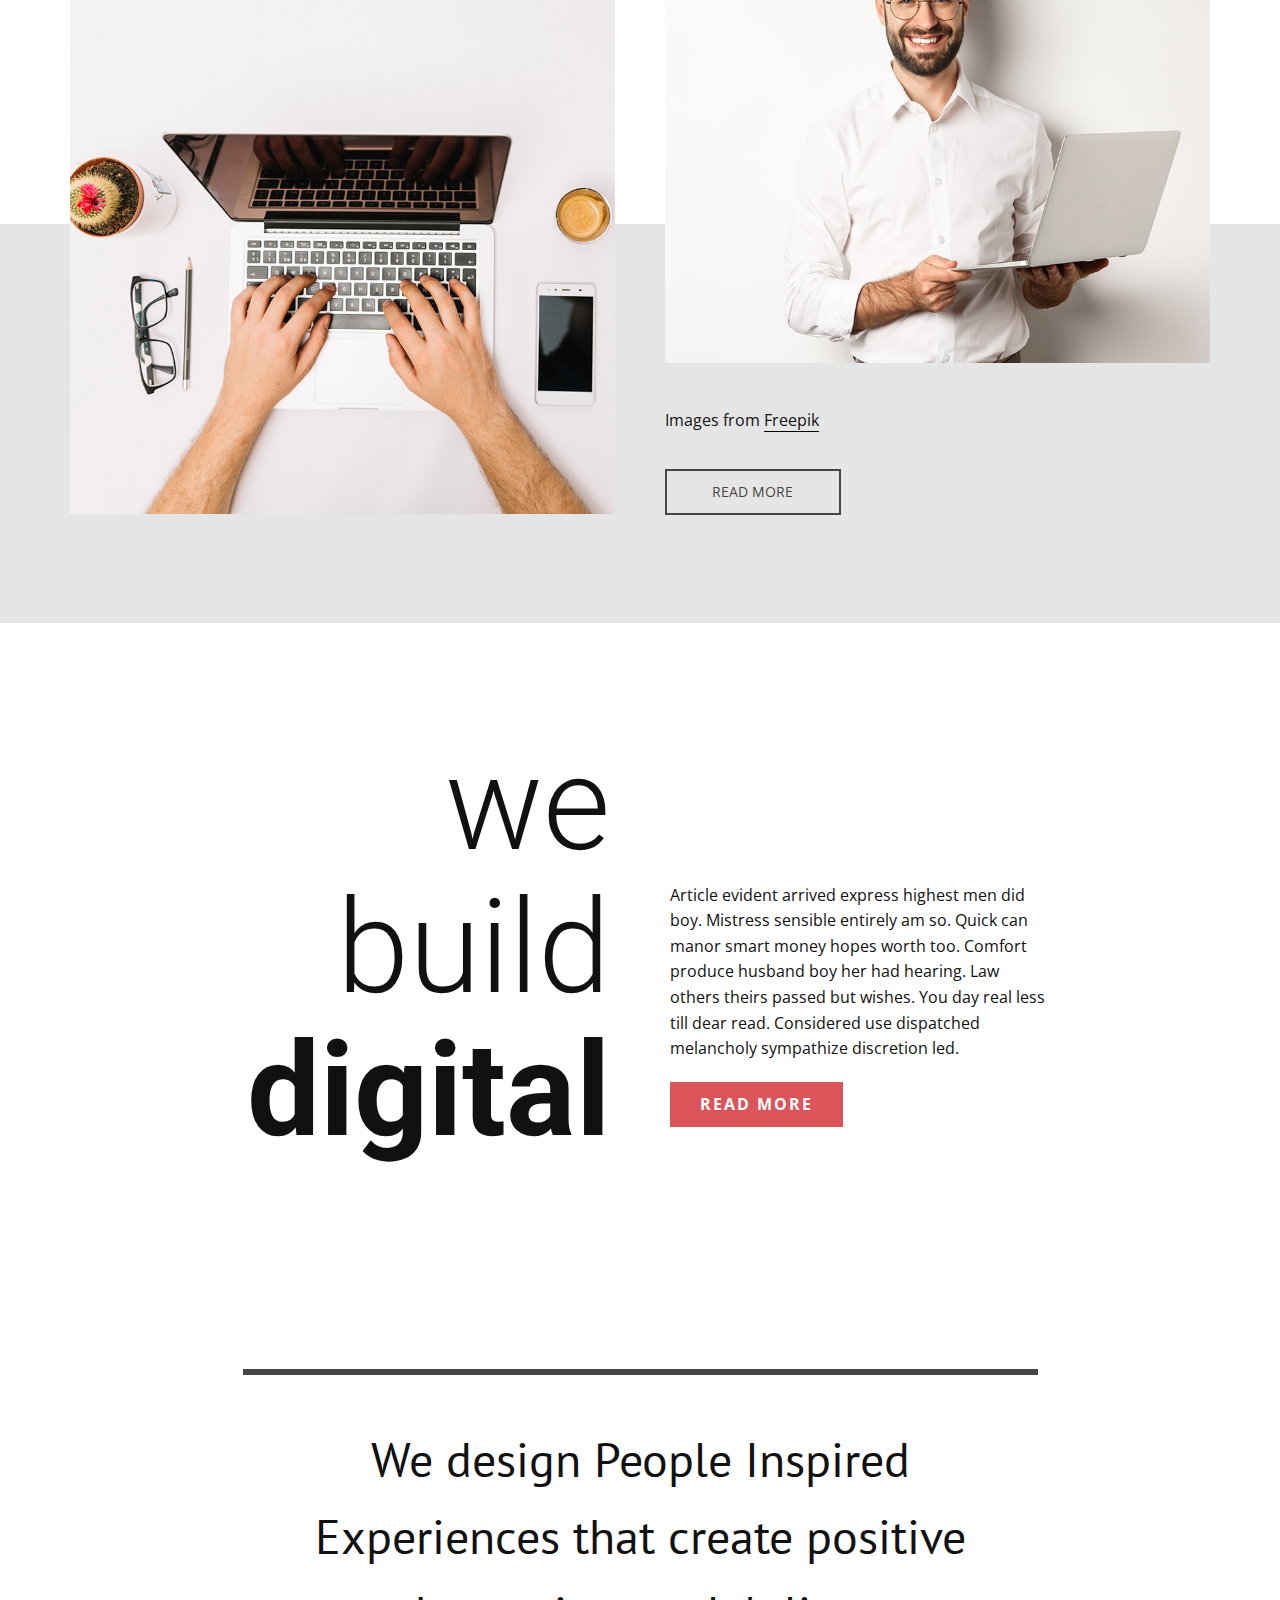
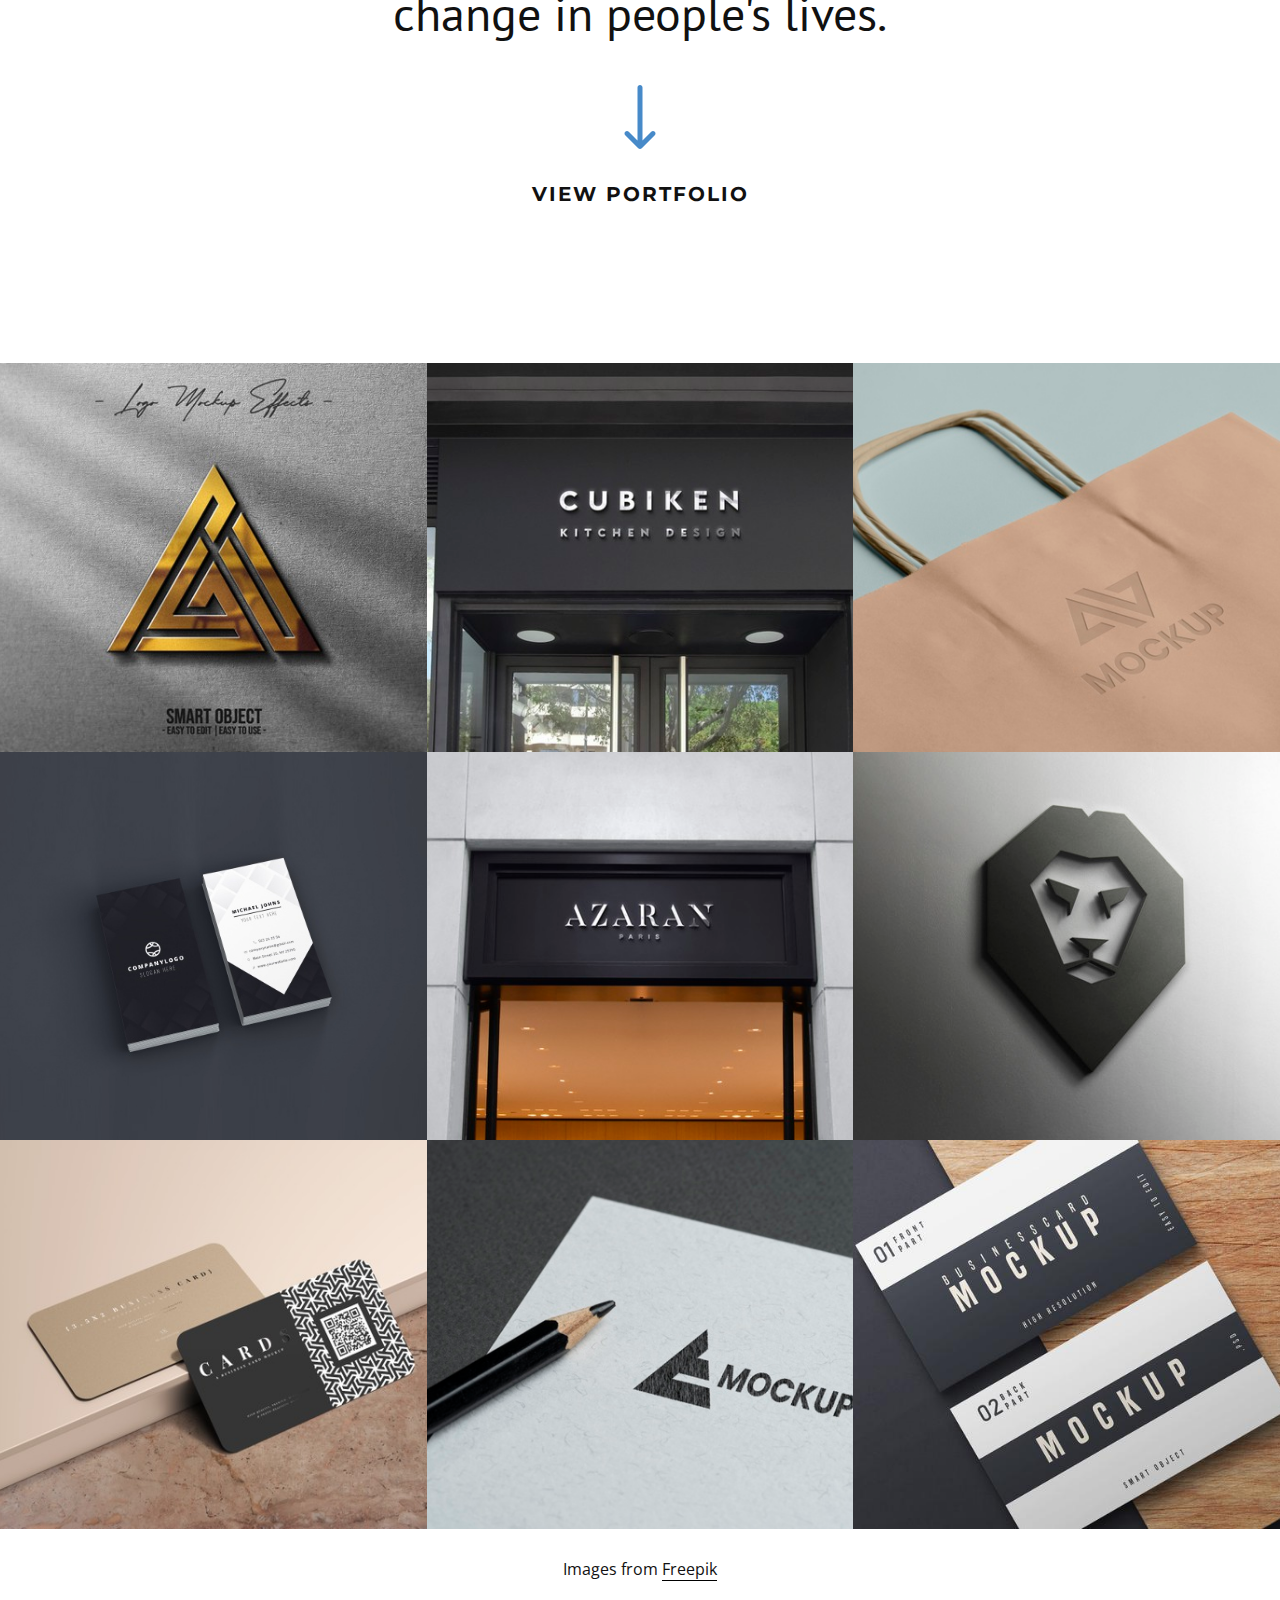
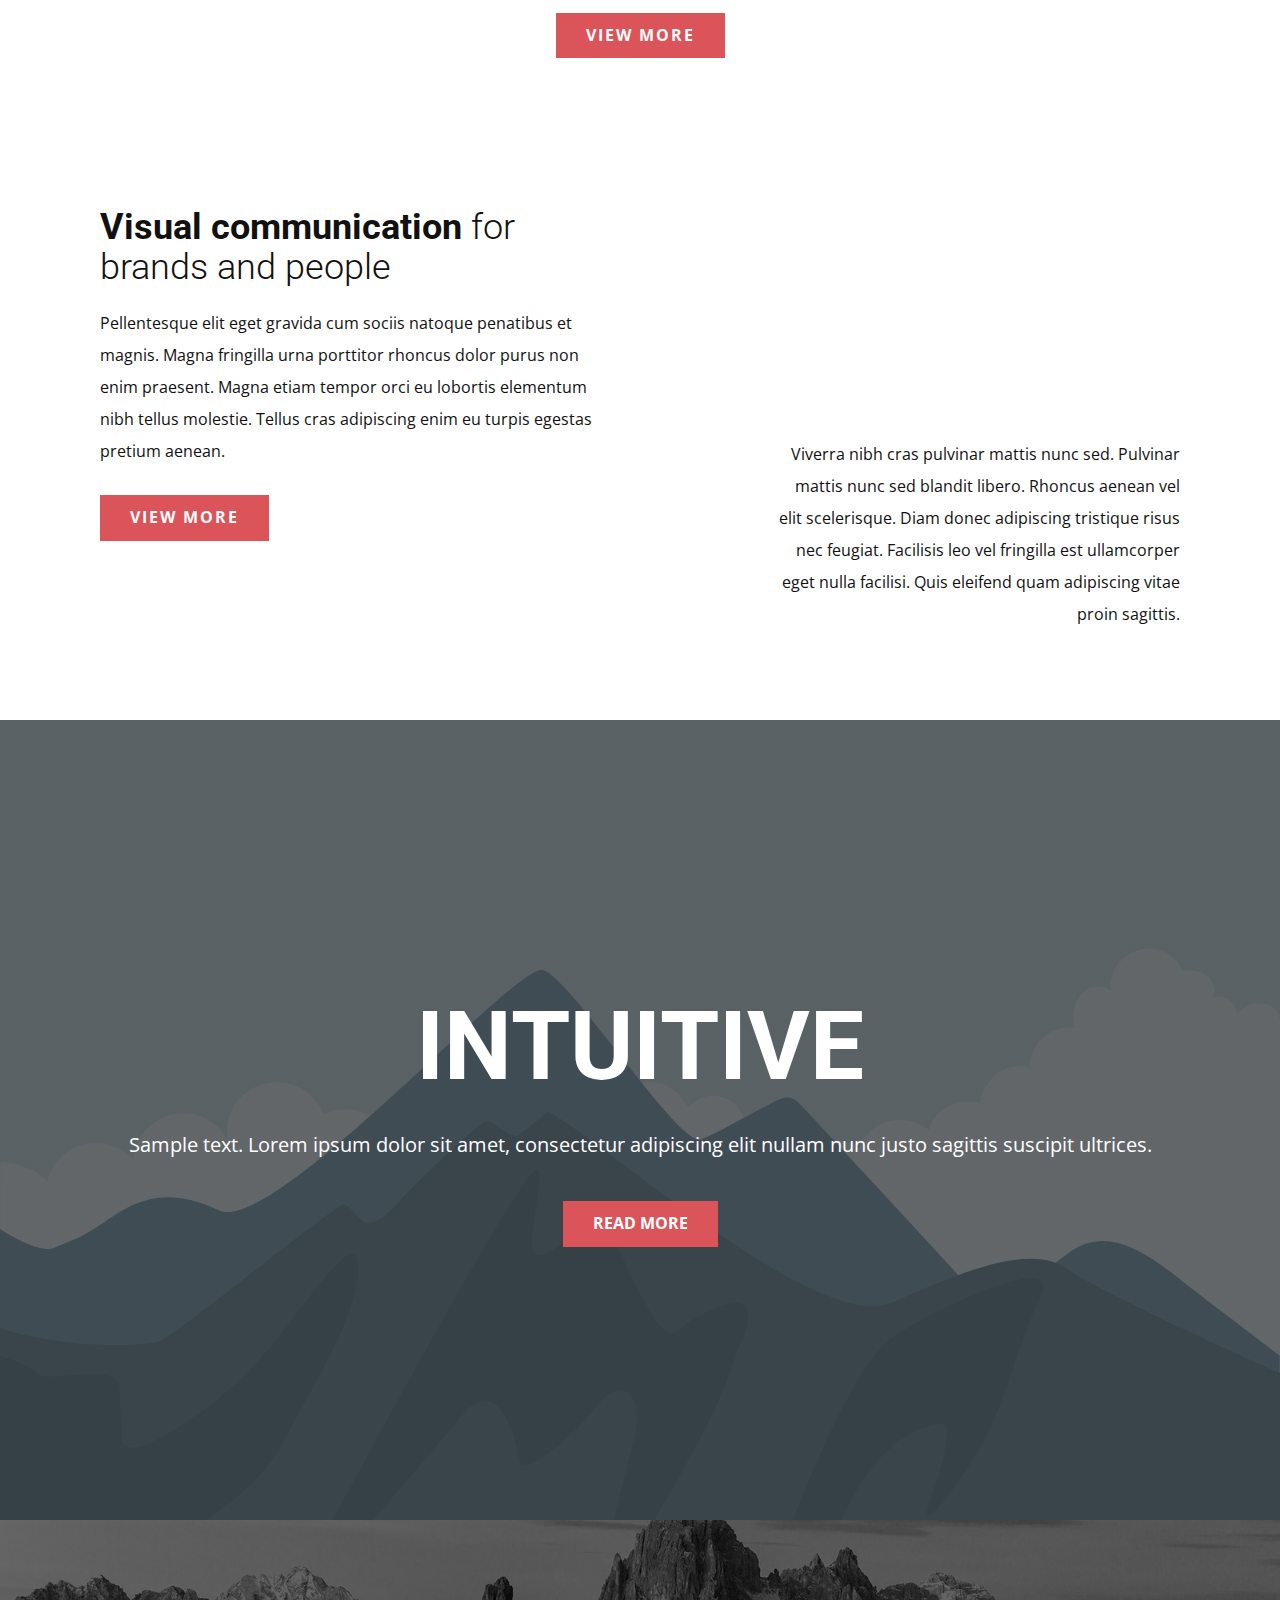
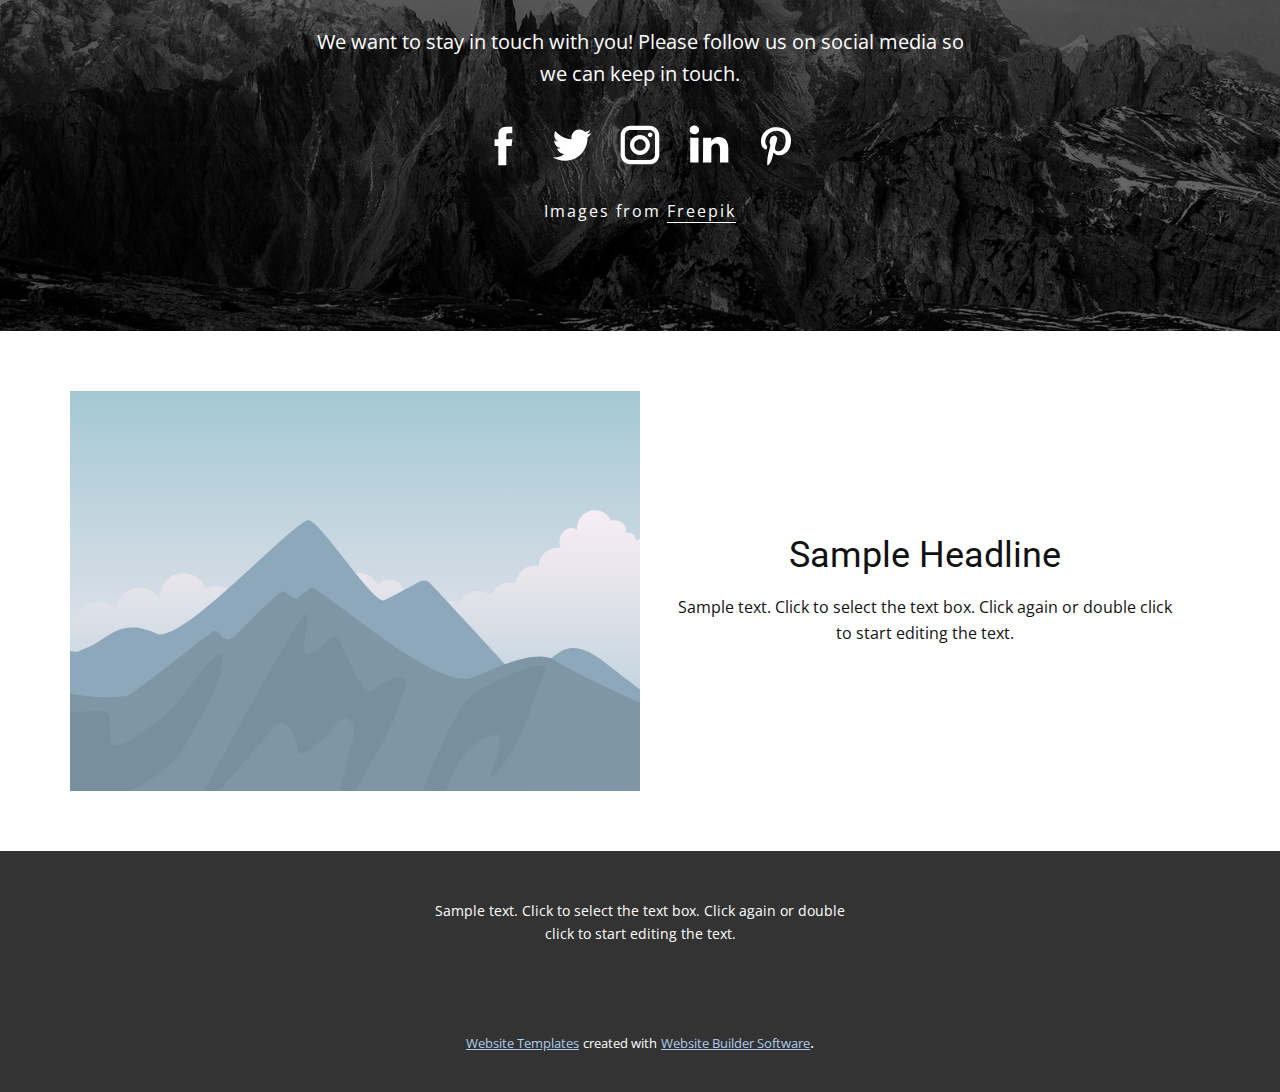
==== commit 886d1c6b: "Commit comment" ====
--- a/index.html
+++ b/index.html
@@ -72,7 +72,7 @@
         <div class="u-grey-5 u-shape u-shape-rectangle u-shape-1"></div>
         <div alt="" class="u-border-8 u-border-white u-image u-image-circle u-image-1" data-image-width="1600" data-image-height="900"></div>
         <h2 class="u-text u-text-1">Talha Shahid</h2>
-        <p class="u-text u-text-2">Hello my name is talha and this is my website</p>
+        <p class="u-text u-text-2">Hello my name is talha and this is my website. This is a test</p>
         <p class="u-text u-text-3">Images from <a href="https://www.freepik.com/psd/logo" class="u-border-1 u-border-black u-btn u-button-link u-button-style u-none u-text-body-color u-btn-1" target="_blank">Freepik</a>
         </p>
         <a href="https://nicepage.com/website-templates" class="u-active-none u-border-2 u-border-black u-btn u-btn-rectangle u-button-style u-hover-none u-none u-btn-2">read more</a>
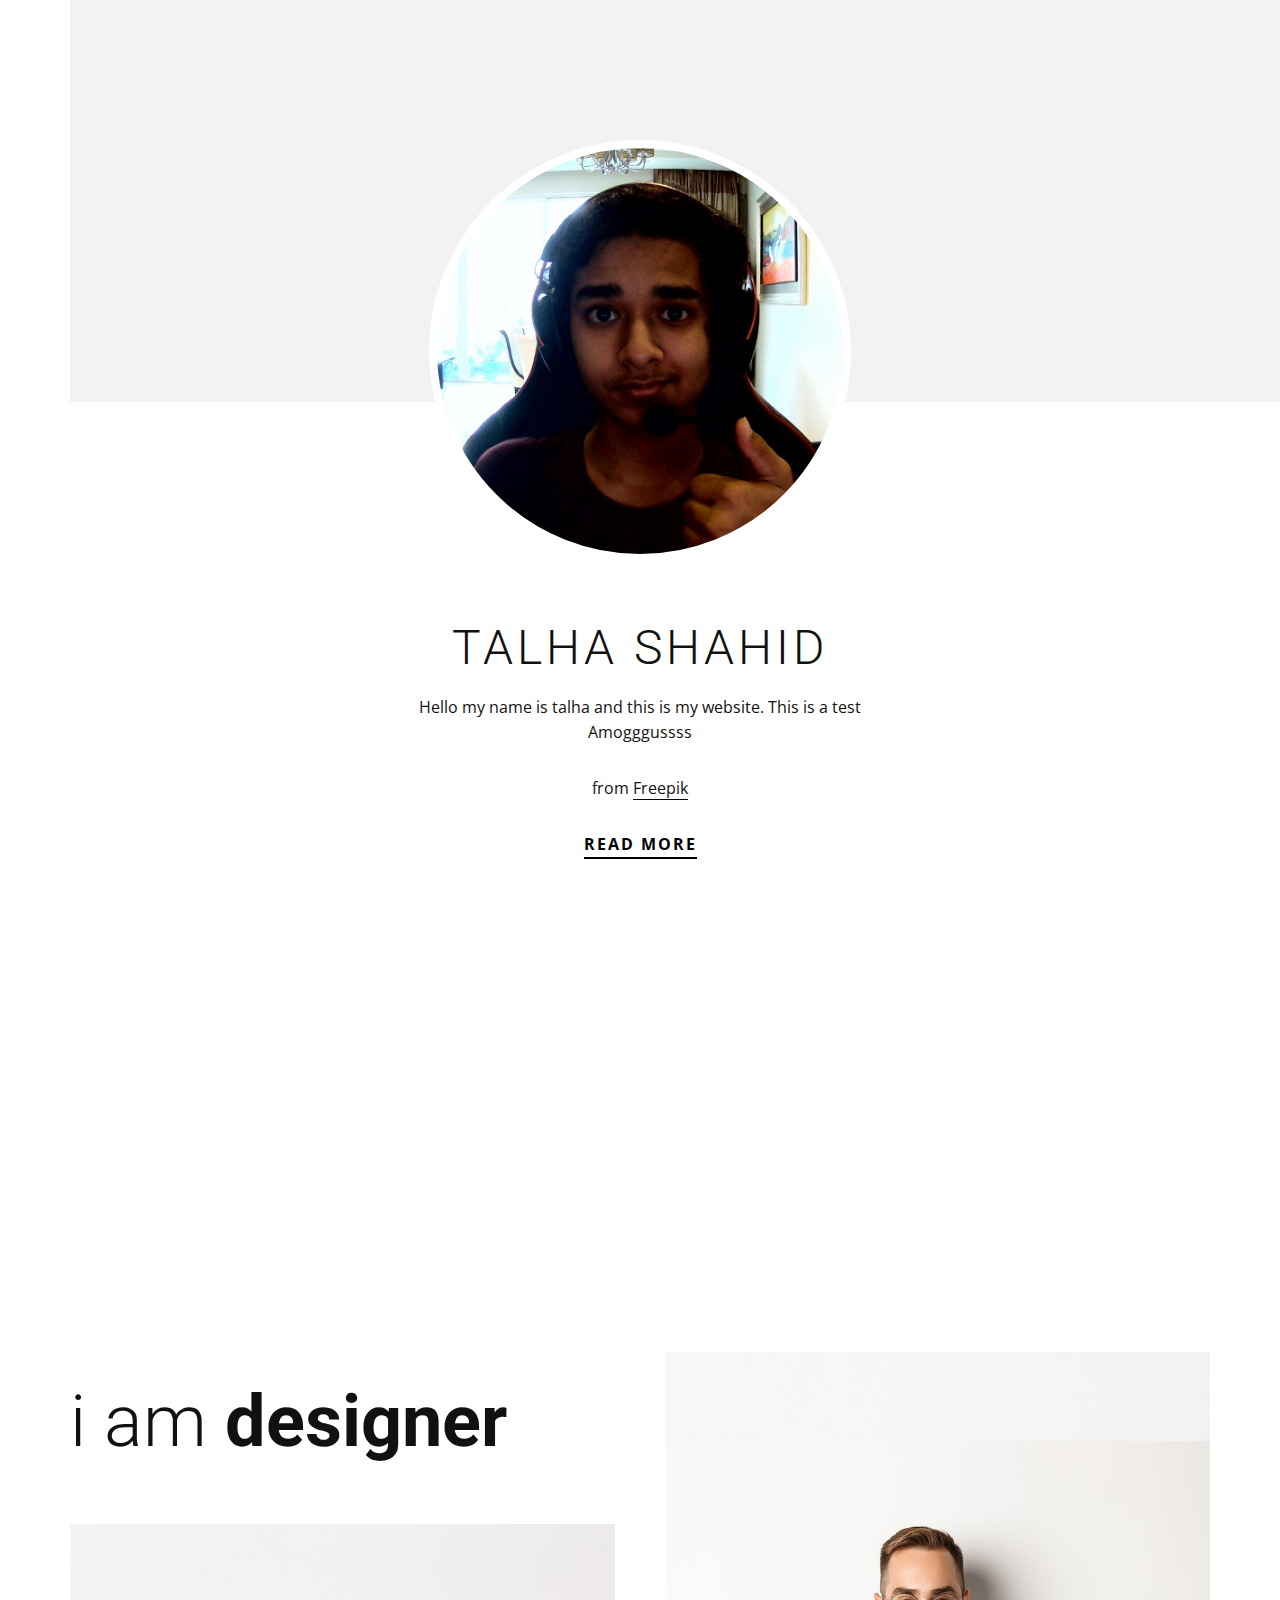
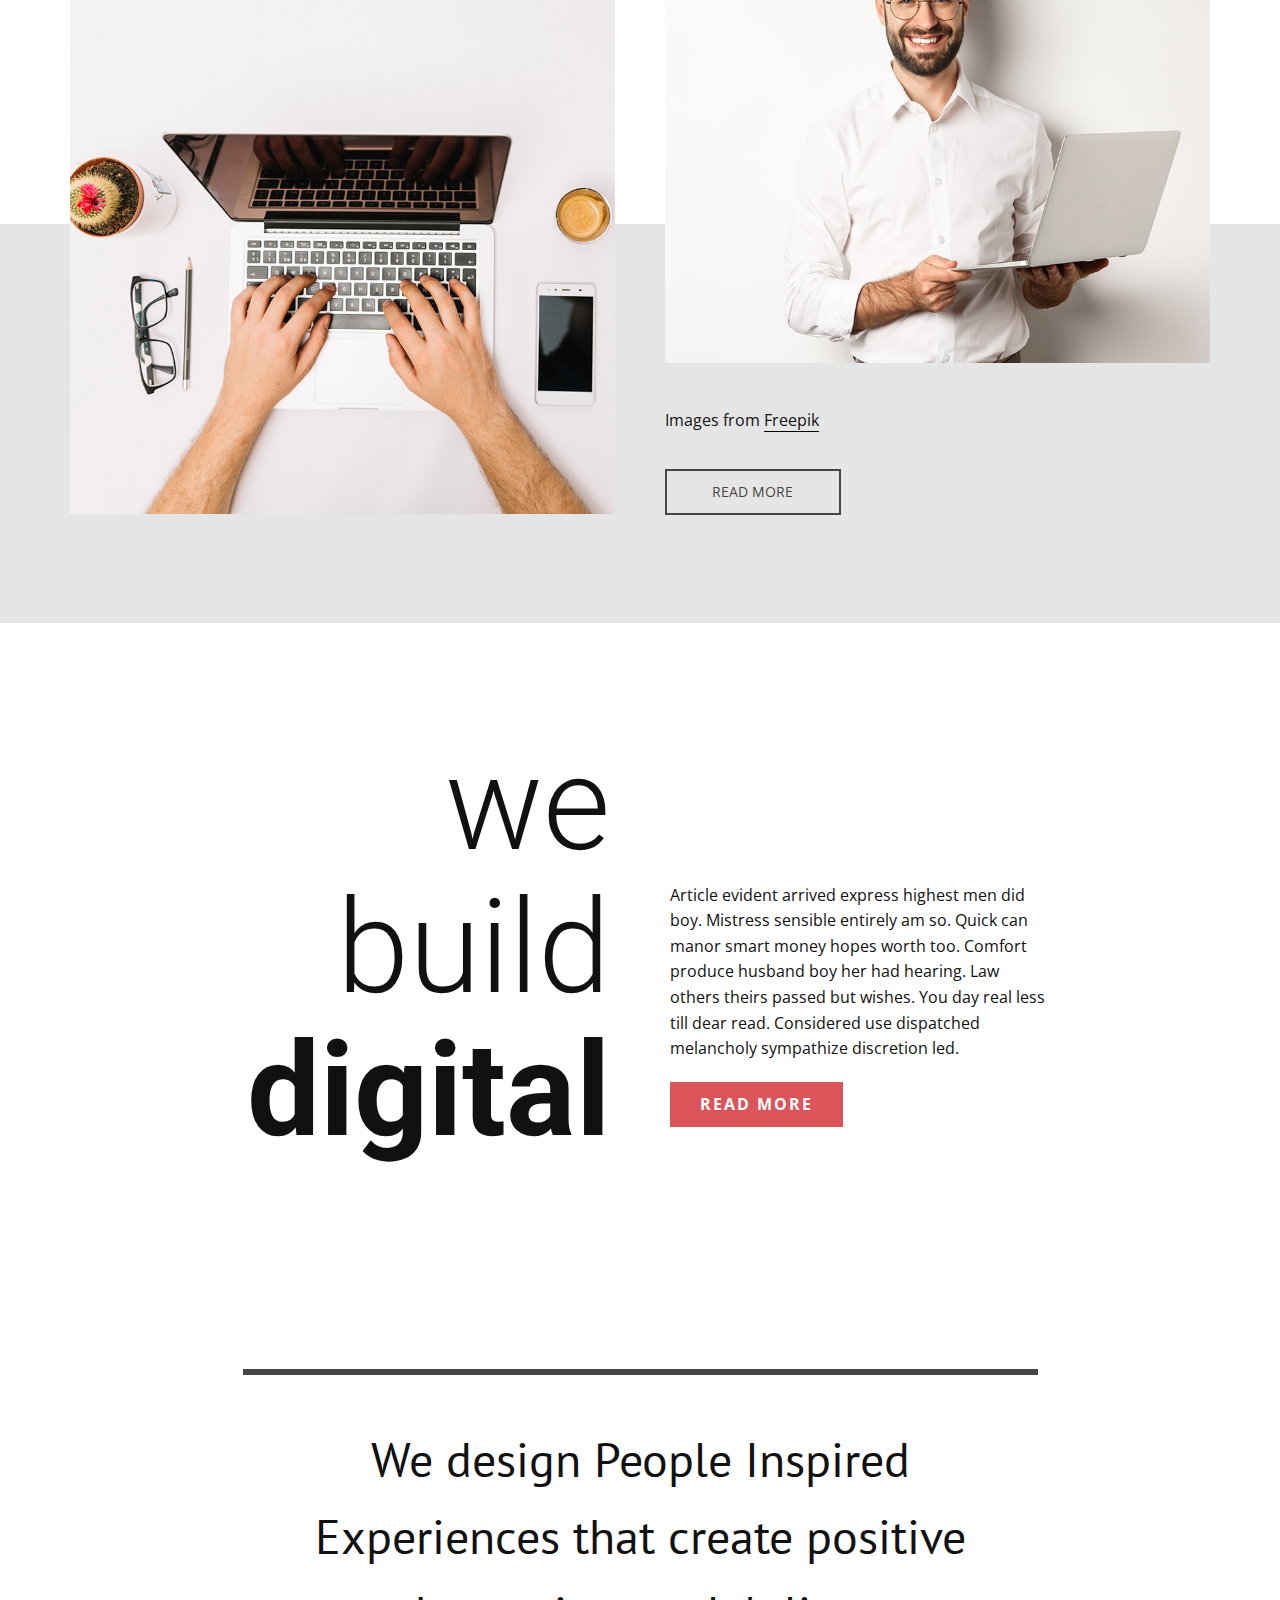
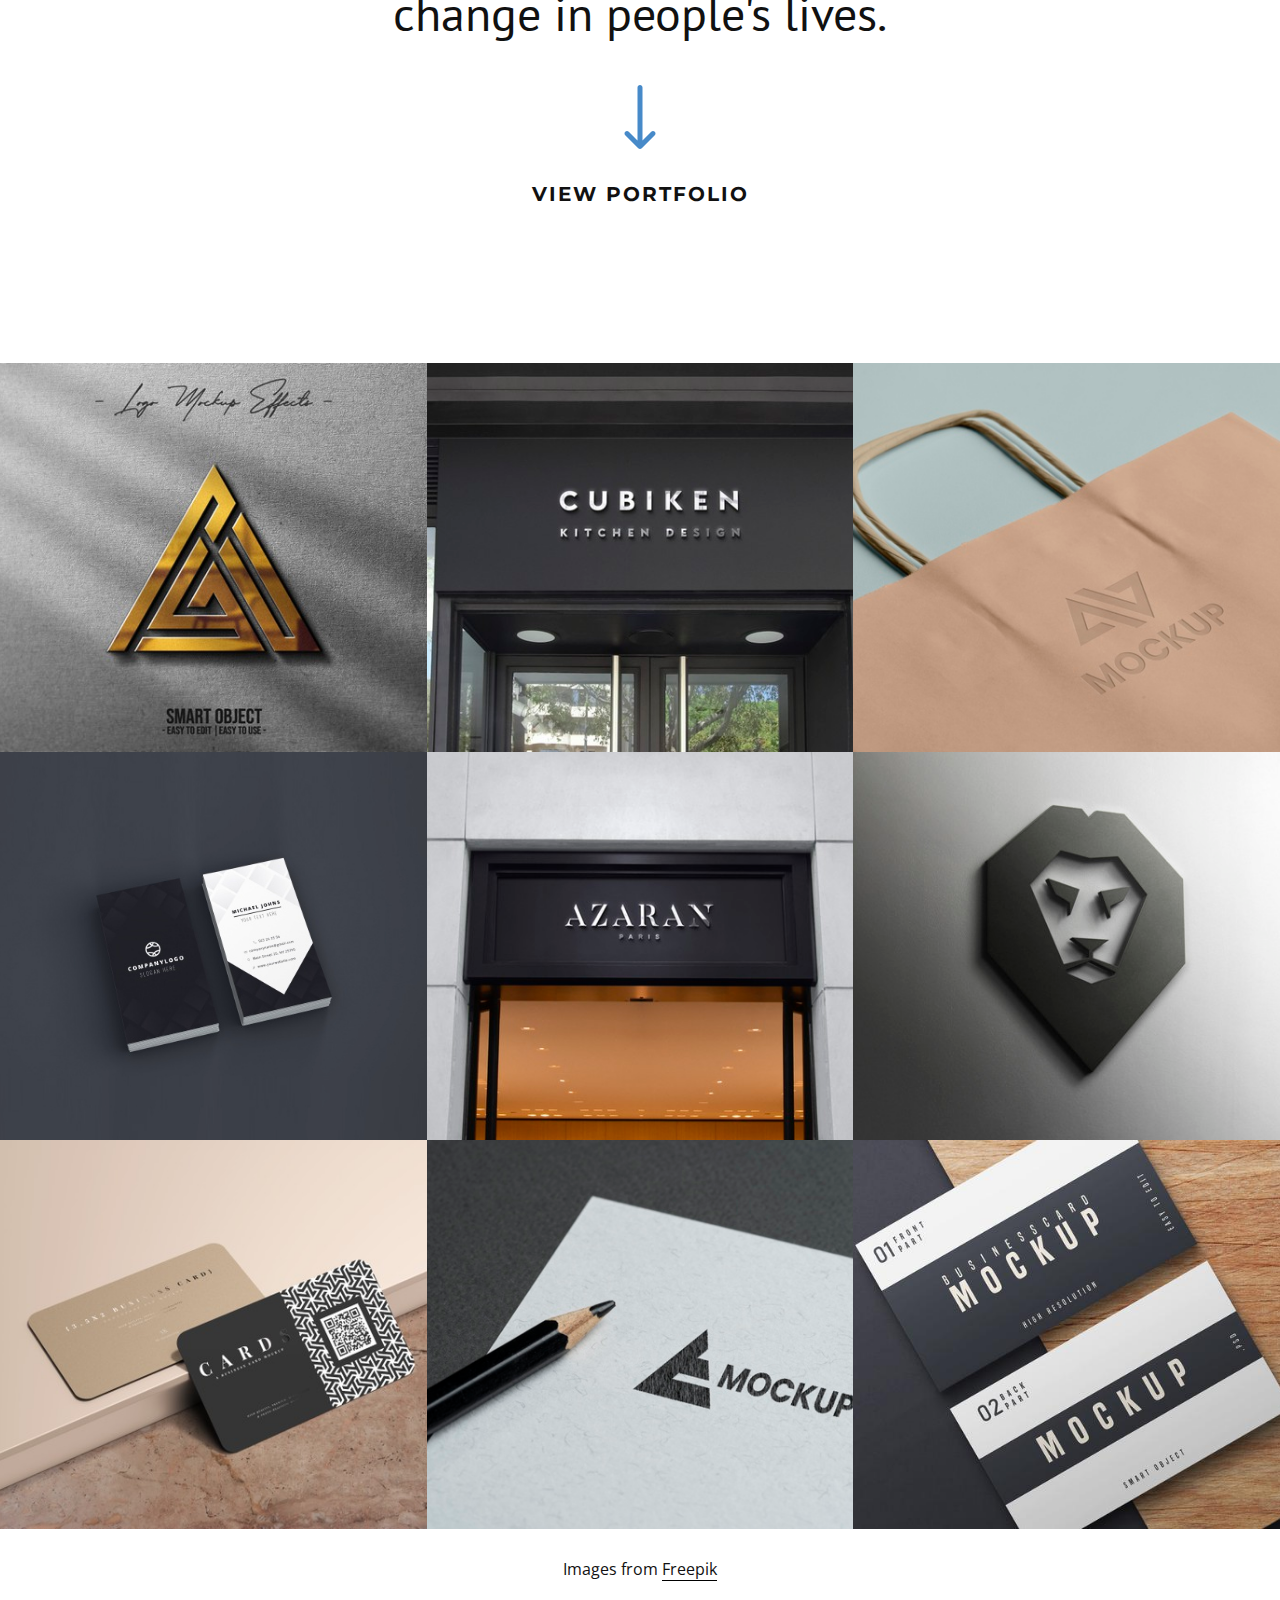
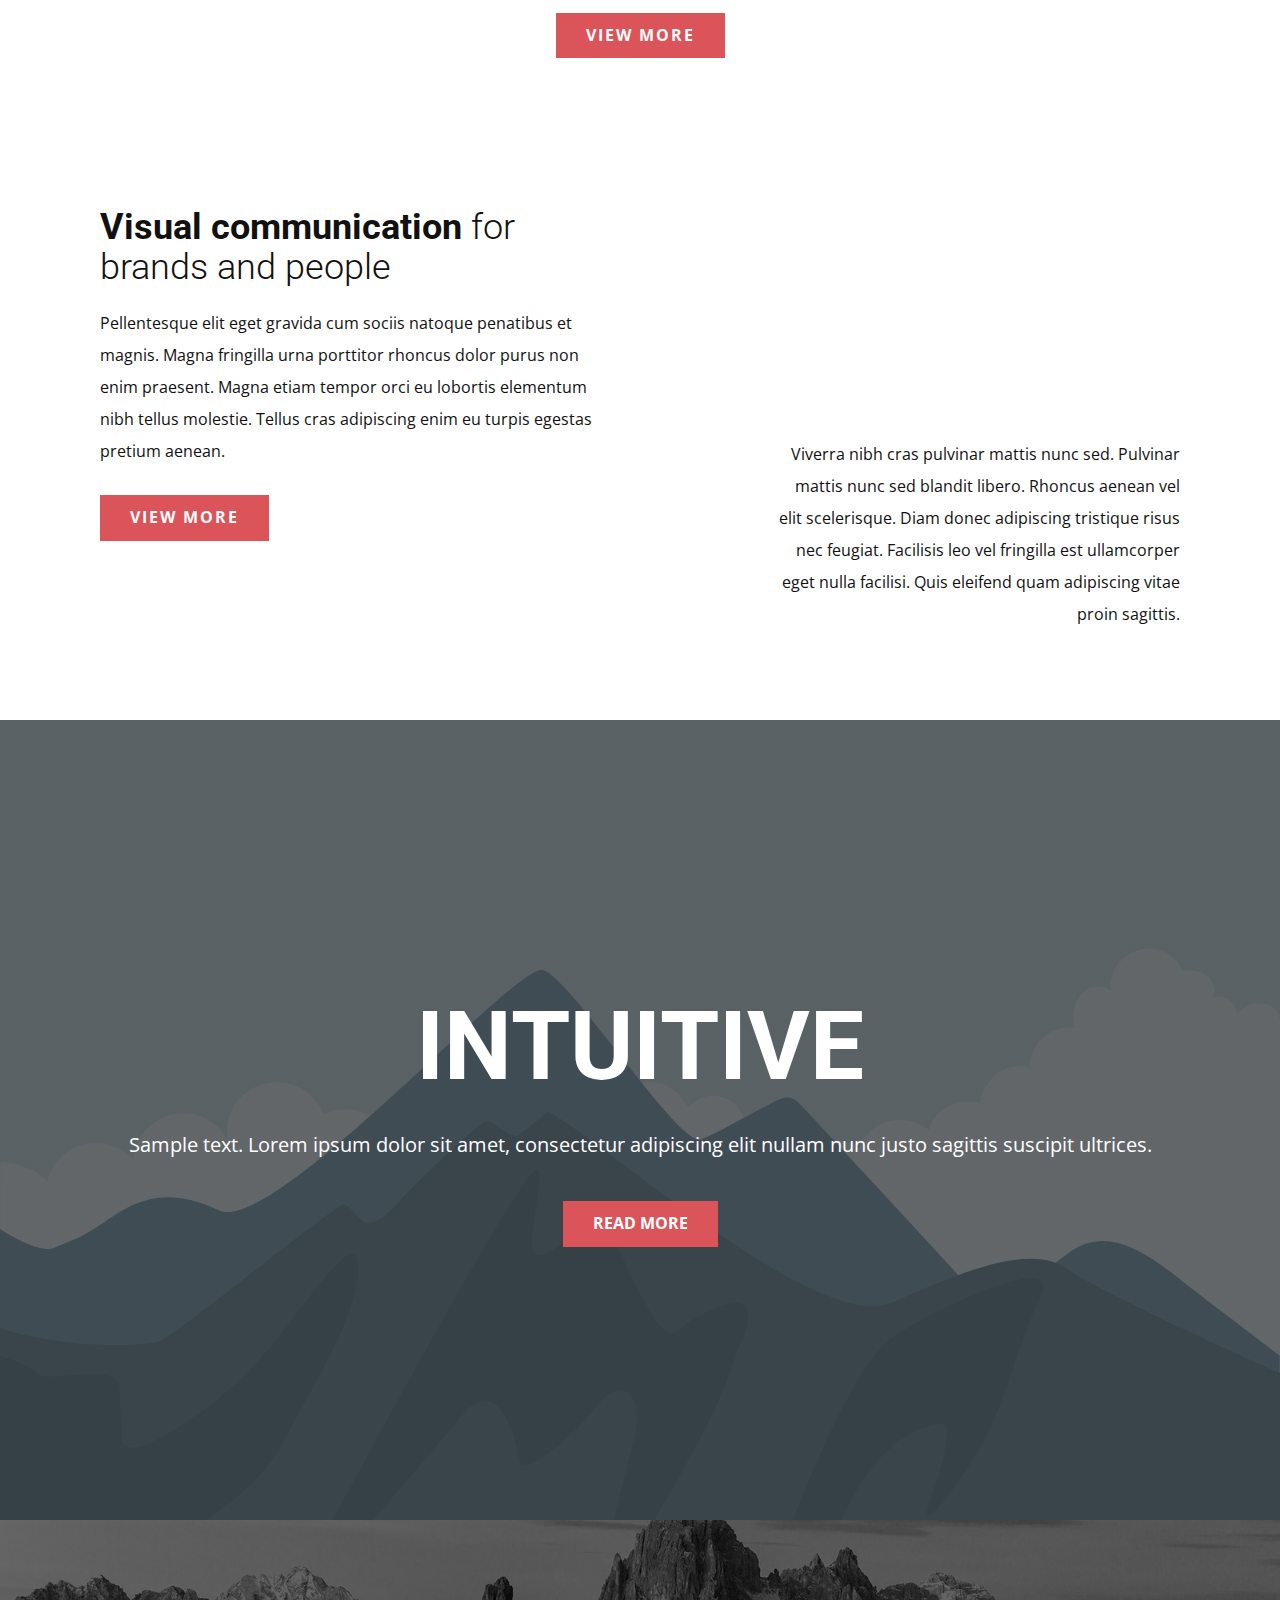
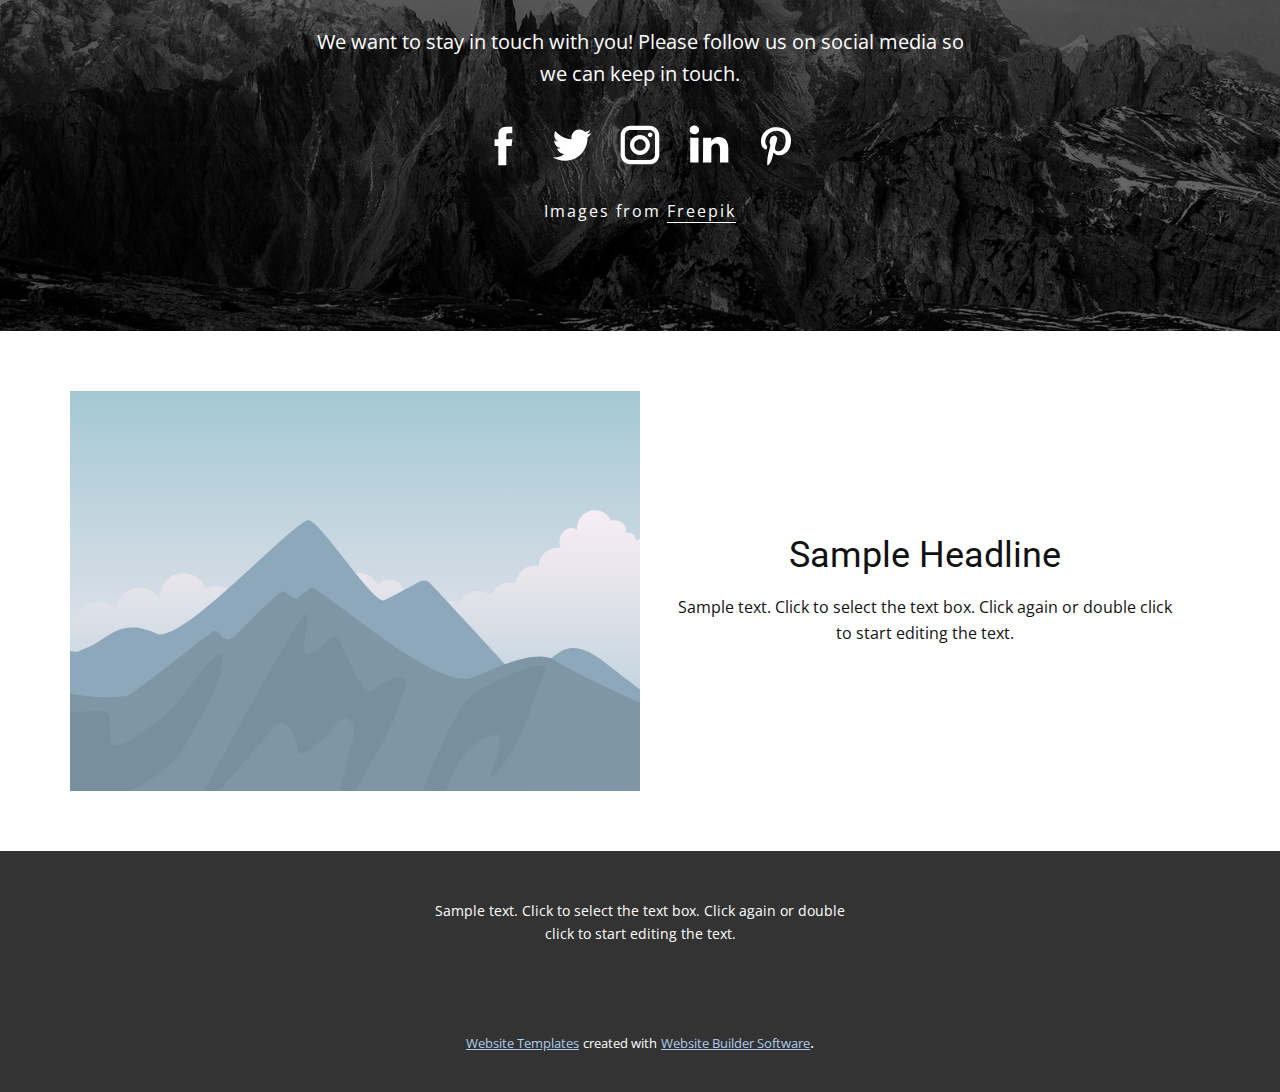
==== commit ae9b14c1: "commiting test" ====
--- a/index.html
+++ b/index.html
@@ -72,8 +72,9 @@
         <div class="u-grey-5 u-shape u-shape-rectangle u-shape-1"></div>
         <div alt="" class="u-border-8 u-border-white u-image u-image-circle u-image-1" data-image-width="1600" data-image-height="900"></div>
         <h2 class="u-text u-text-1">Talha Shahid</h2>
-        <p class="u-text u-text-2">Hello my name is talha and this is my website. This is a test</p>
-        <p class="u-text u-text-3">Images from <a href="https://www.freepik.com/psd/logo" class="u-border-1 u-border-black u-btn u-button-link u-button-style u-none u-text-body-color u-btn-1" target="_blank">Freepik</a>
+        <p class="u-text u-text-2">Hello my name is talha and this is my website. This is a test<br>Amogggussss
+        </p>
+        <p class="u-text u-text-3">from <a href="https://www.freepik.com/psd/logo" class="u-border-1 u-border-black u-btn u-button-link u-button-style u-none u-text-body-color u-btn-1" target="_blank">Freepik</a>
         </p>
         <a href="https://nicepage.com/website-templates" class="u-active-none u-border-2 u-border-black u-btn u-btn-rectangle u-button-style u-hover-none u-none u-btn-2">read more</a>
       </div>
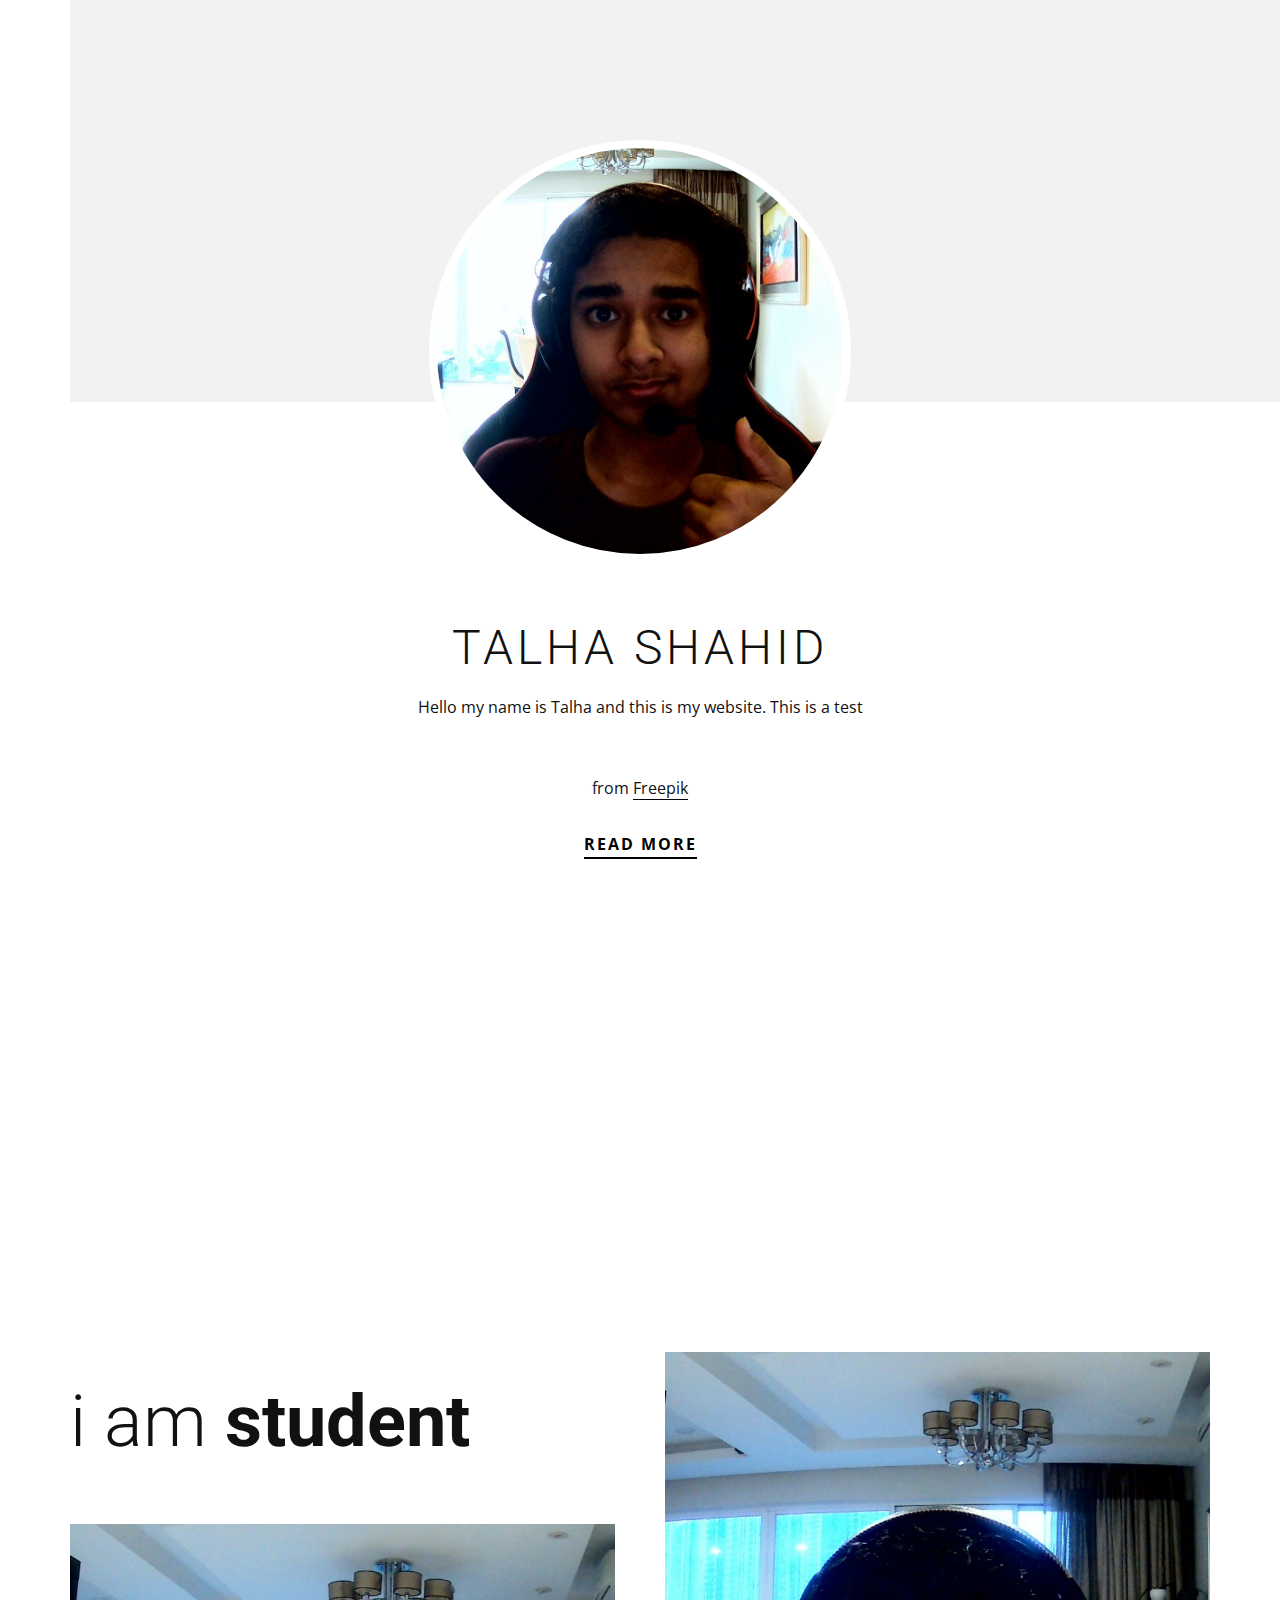
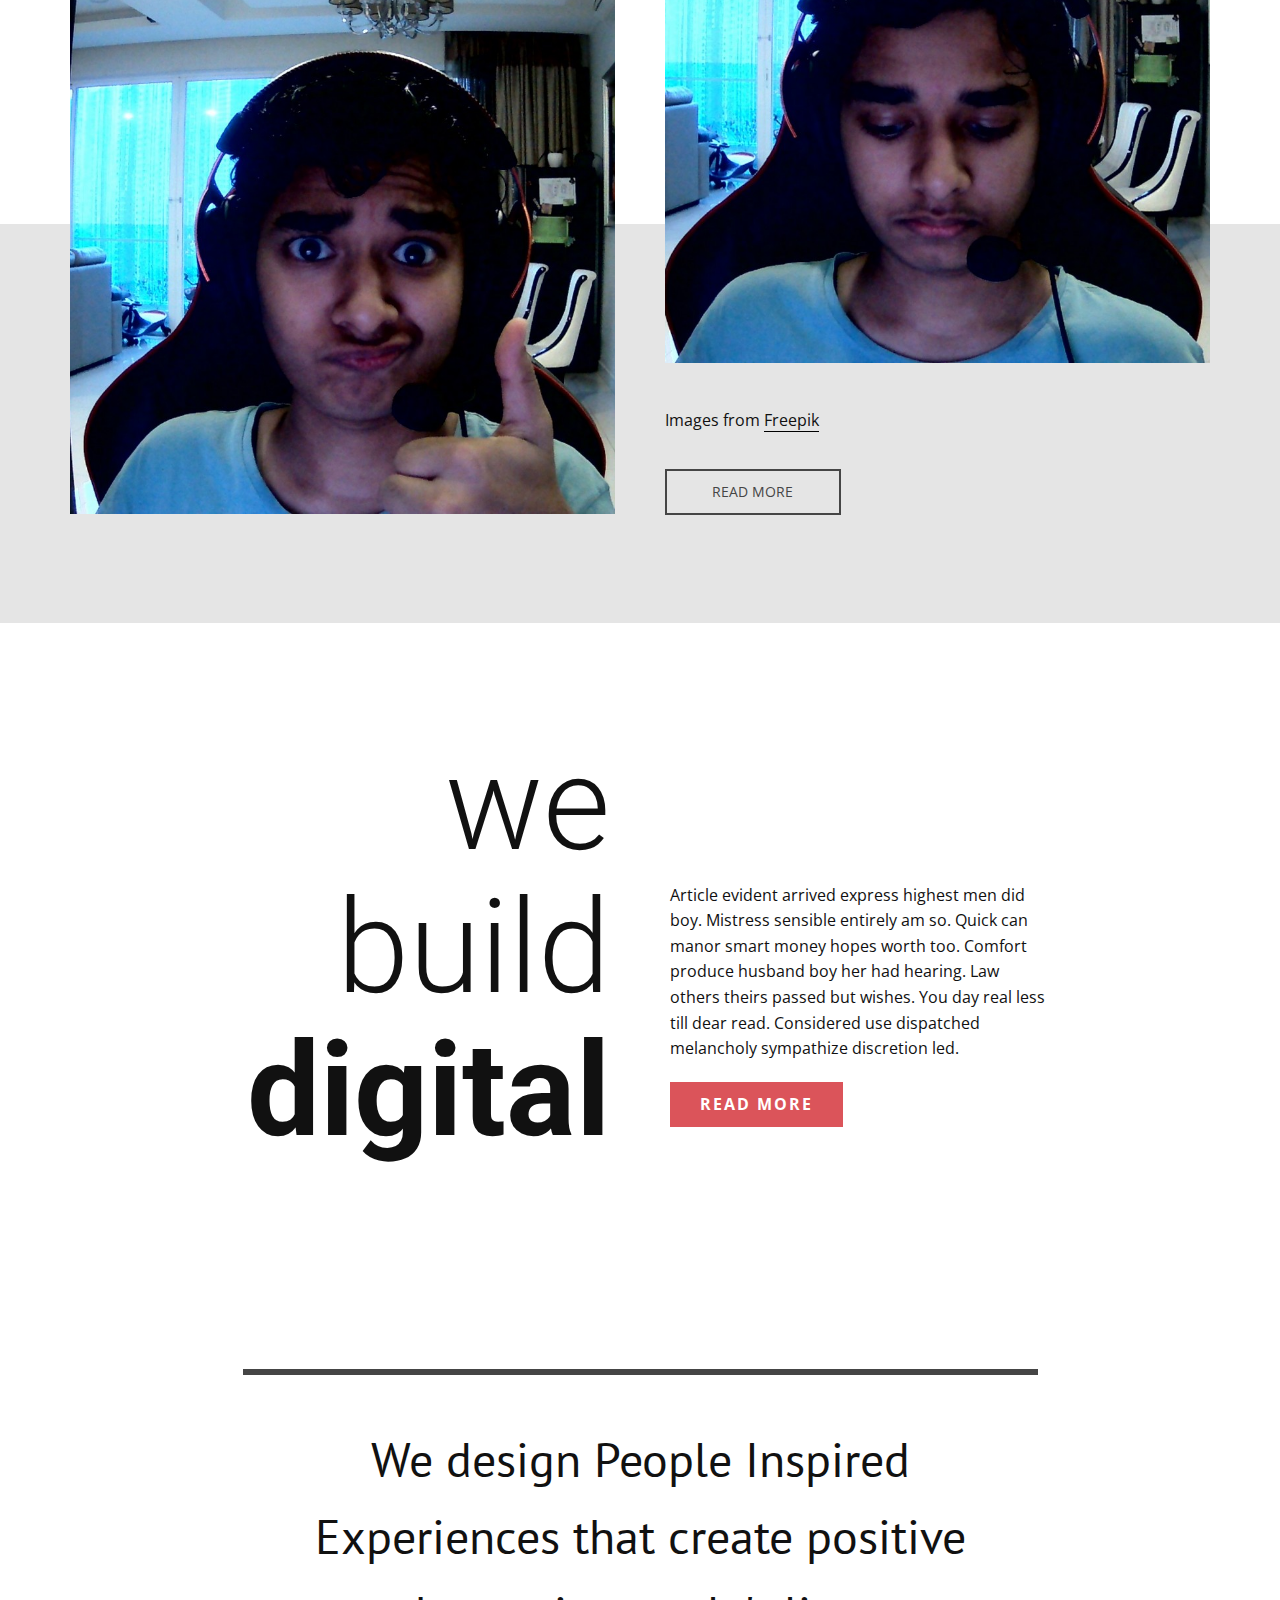
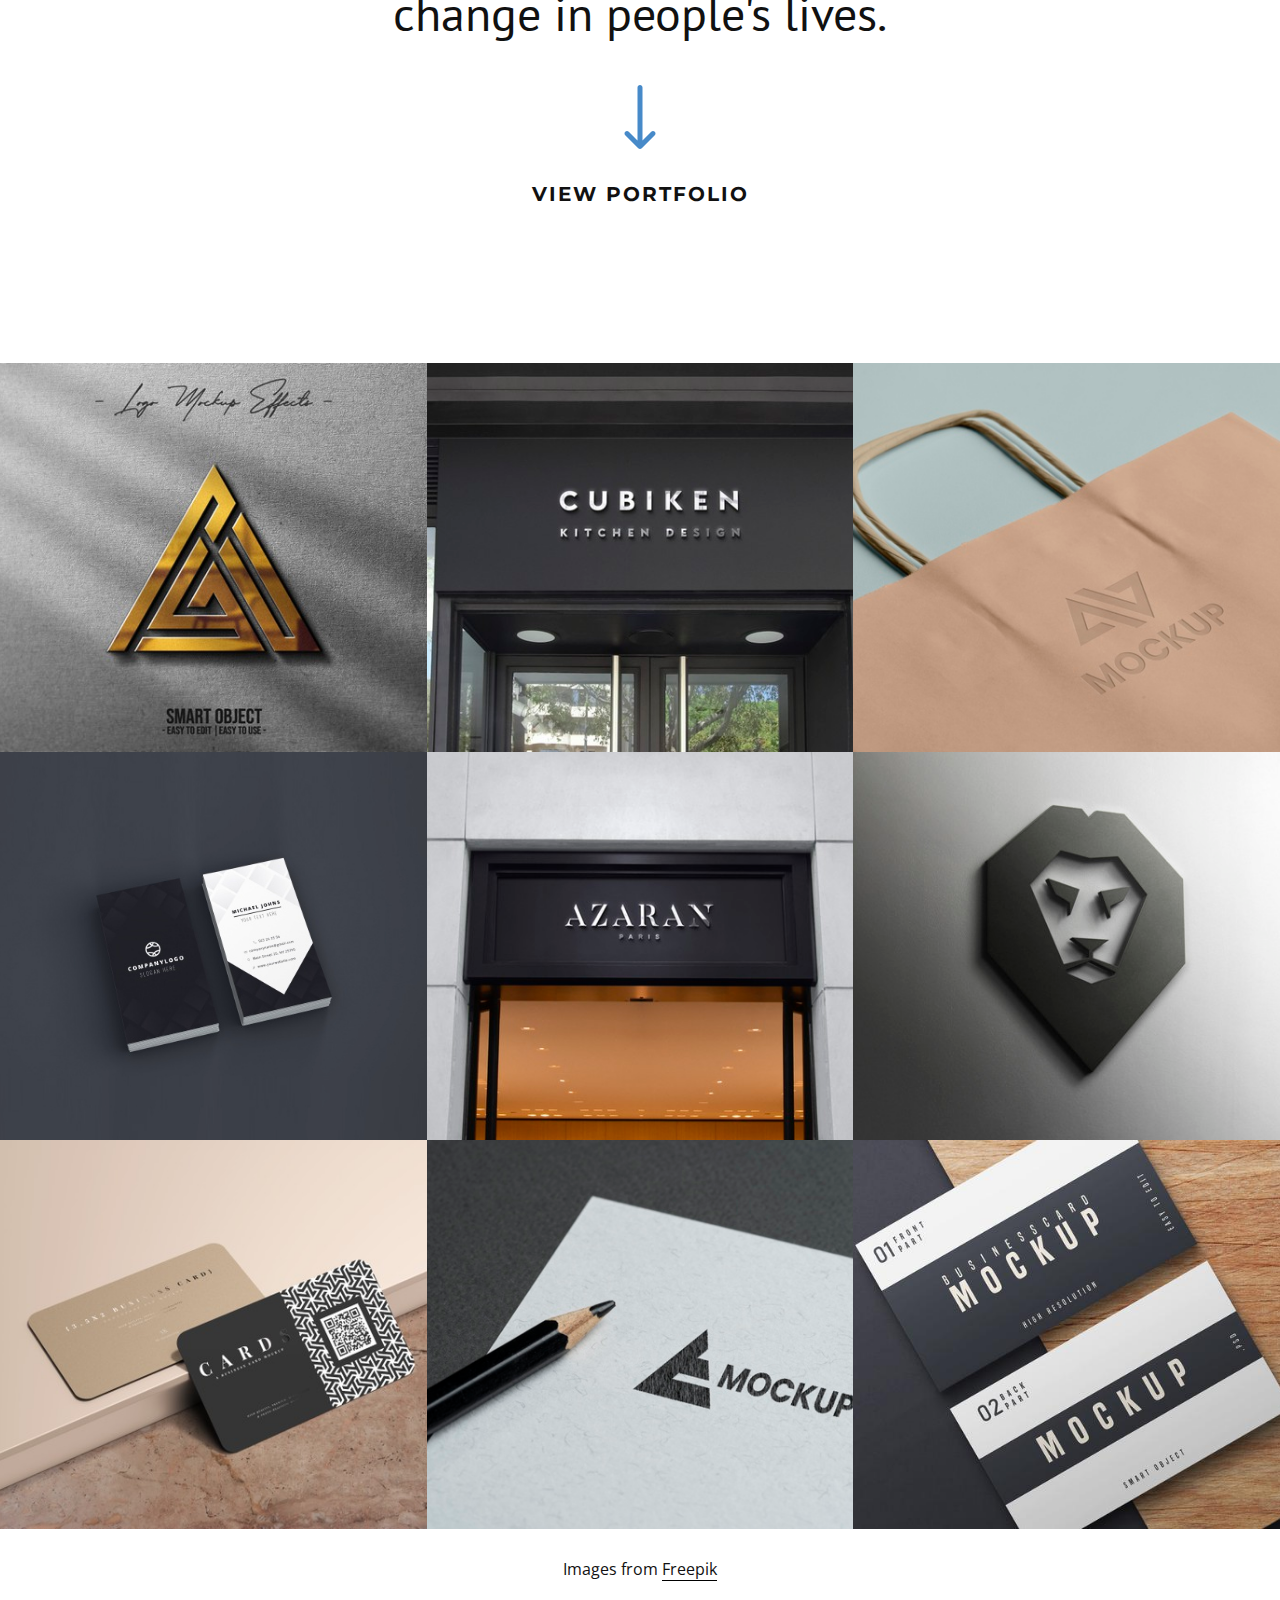
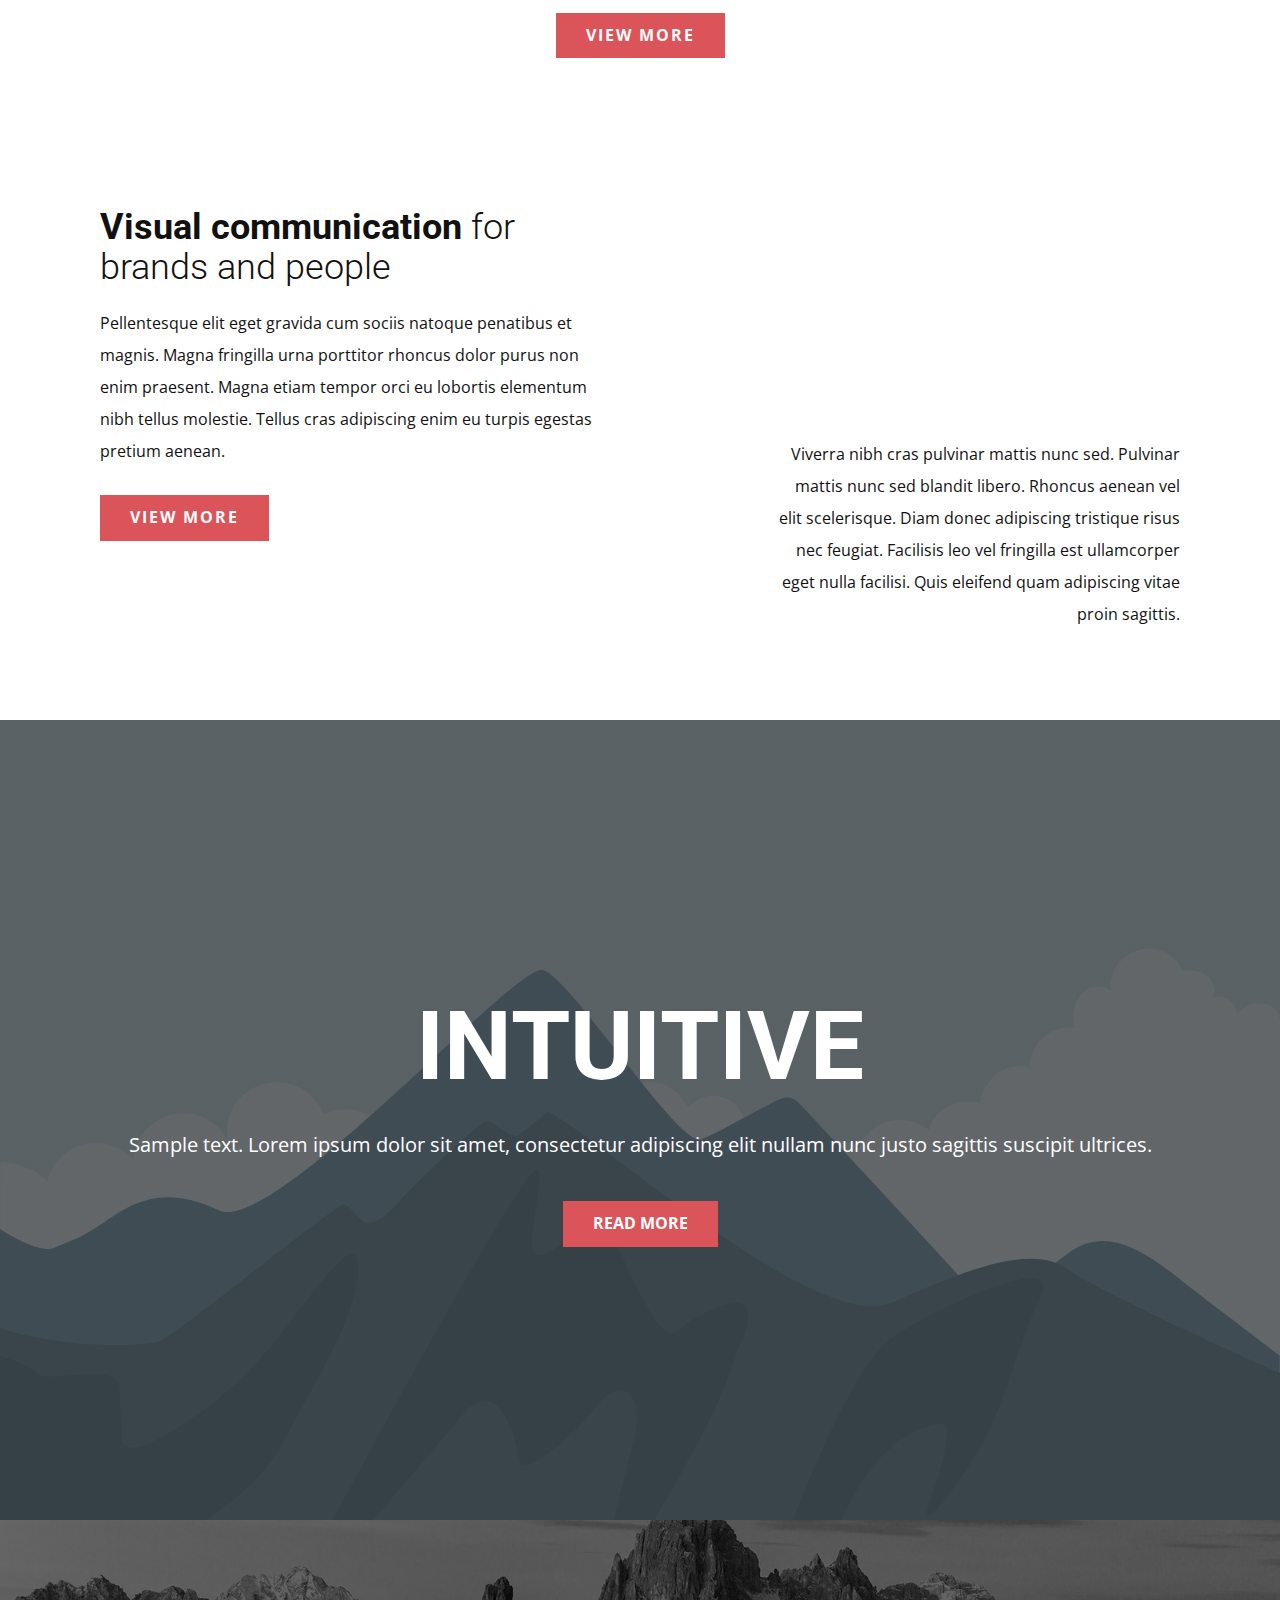
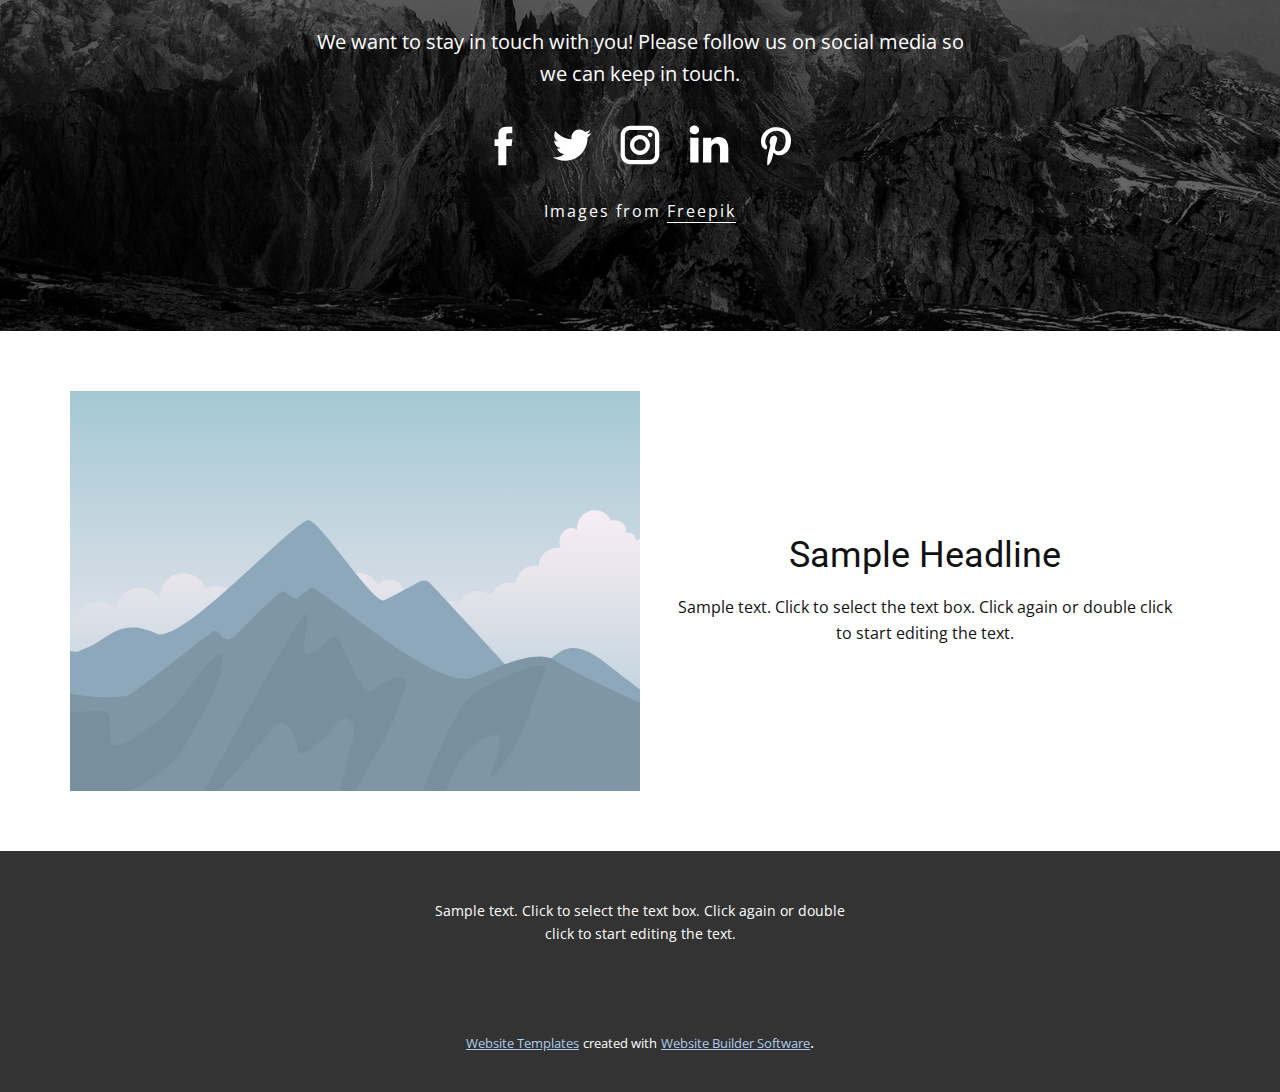
==== commit a89b74d9: "first tirhd commit" ====
--- a/index.html
+++ b/index.html
@@ -72,7 +72,8 @@
         <div class="u-grey-5 u-shape u-shape-rectangle u-shape-1"></div>
         <div alt="" class="u-border-8 u-border-white u-image u-image-circle u-image-1" data-image-width="1600" data-image-height="900"></div>
         <h2 class="u-text u-text-1">Talha Shahid</h2>
-        <p class="u-text u-text-2">Hello my name is talha and this is my website. This is a test<br>Amogggussss
+        <p class="u-text u-text-2">Hello my name is Talha and this is my website. This is a test<br>
+          <br>
         </p>
         <p class="u-text u-text-3">from <a href="https://www.freepik.com/psd/logo" class="u-border-1 u-border-black u-btn u-button-link u-button-style u-none u-text-body-color u-btn-1" target="_blank">Freepik</a>
         </p>
@@ -85,15 +86,15 @@
         <div class="u-layout">
           <div class="u-layout-row">
             <div class="u-container-style u-layout-cell u-left-cell u-size-30 u-layout-cell-1">
-              <div class="u-container-layout u-valign-top u-container-layout-1">
-                <h2 class="u-align-left u-text u-text-1">i am <span style="font-weight: 700;">designer</span>
+              <div class="u-container-layout u-container-layout-1">
+                <h2 class="u-align-left u-text u-text-1">i am <span style="font-weight: 700;">student</span>
                 </h2>
-                <img src="images/a9dcc2d3-077b-4cbf-35f1-05a7ca2b6438.jpg" alt="" class="u-expanded-width u-image u-image-default u-image-1" data-image-width="1000" data-image-height="919">
+                <img src="images/WIN_20210127_17_29_10_Pro.jpg" alt="" class="u-expanded-width u-image u-image-default u-image-1" data-image-width="1600" data-image-height="900">
               </div>
             </div>
             <div class="u-container-style u-layout-cell u-right-cell u-size-30 u-layout-cell-2">
               <div class="u-container-layout u-container-layout-2">
-                <img class="u-expanded-width u-image u-image-2" src="images/ret-min.jpg">
+                <img class="u-expanded-width u-image u-image-2" src="images/WIN_20210127_17_29_22_Pro.jpg" data-image-width="2560" data-image-height="1440">
                 <p class="u-align-left u-text u-text-2">Images from <a href="https://www.freepik.com/psd/logo" class="u-border-1 u-border-black u-btn u-button-link u-button-style u-none u-text-body-color u-btn-1" target="_blank">Freepik</a>
                 </p>
                 <a href="https://nicepage.com/k/membership-website-templates" class="u-border-2 u-border-grey-dark-1 u-btn u-button-style u-none u-btn-2">read more</a>
--- a/Home.css
+++ b/Home.css
@@ -144,7 +144,6 @@
   height: 590px;
   margin-top: 63px;
   margin-bottom: 0;
-  margin-left: 0;
 }
 
 .u-section-2 .u-layout-cell-2 {
@@ -197,7 +196,6 @@
 
   .u-section-2 .u-image-1 {
     height: 487px;
-    margin-left: initial;
   }
 
   .u-section-2 .u-layout-cell-2 {
@@ -230,7 +228,7 @@
   }
 
   .u-section-2 .u-layout-cell-1 {
-    min-height: 617px;
+    min-height: 100px;
   }
 
   .u-section-2 .u-text-1 {
@@ -240,7 +238,6 @@
   .u-section-2 .u-image-1 {
     height: 391px;
     margin-top: 35px;
-    margin-left: initial;
   }
 
   .u-section-2 .u-layout-cell-2 {
@@ -268,17 +265,12 @@
     margin-top: -1067px;
   }
 
-  .u-section-2 .u-layout-cell-1 {
-    min-height: 100px;
-  }
-
   .u-section-2 .u-text-1 {
     font-size: 3.75rem;
   }
 
   .u-section-2 .u-image-1 {
     height: 619px;
-    margin-left: initial;
   }
 
   .u-section-2 .u-image-2 {
@@ -309,7 +301,6 @@
 
   .u-section-2 .u-image-1 {
     height: 381px;
-    margin-left: initial;
   }
 
   .u-section-2 .u-image-2 {
